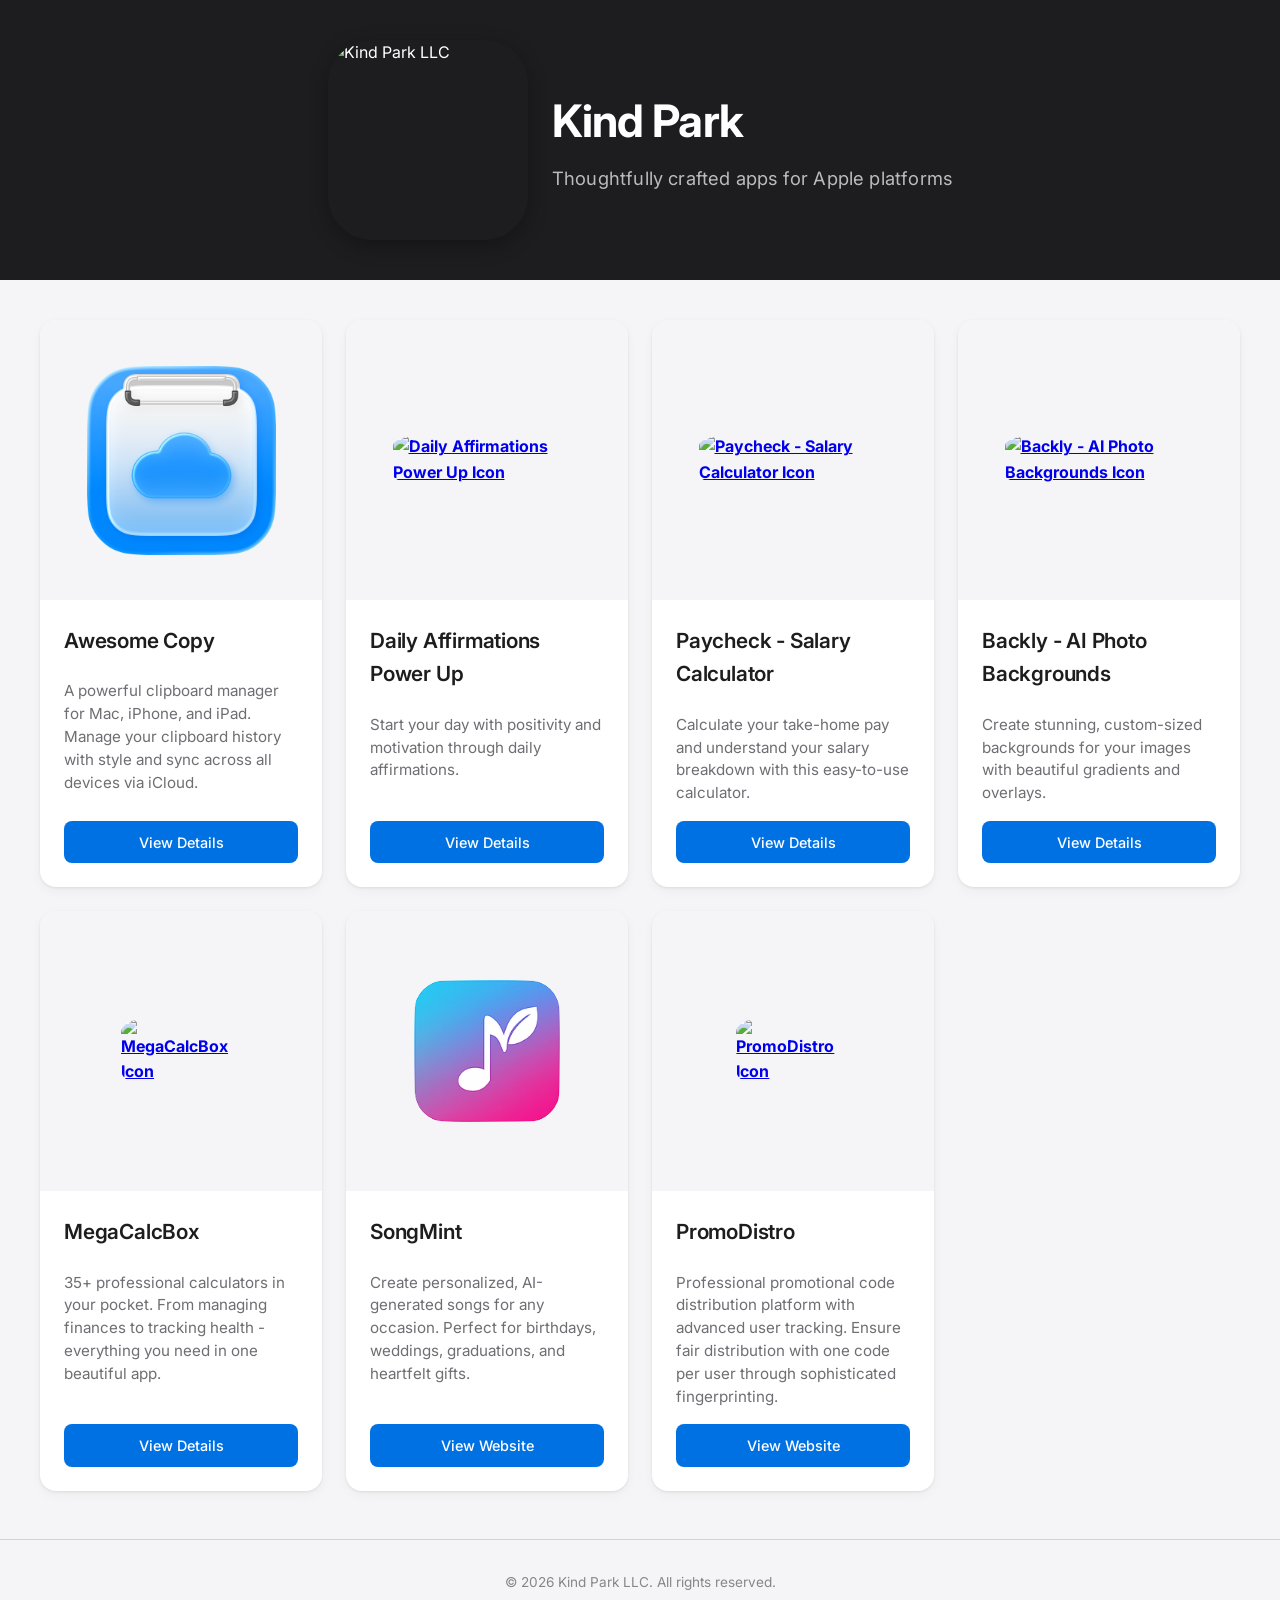
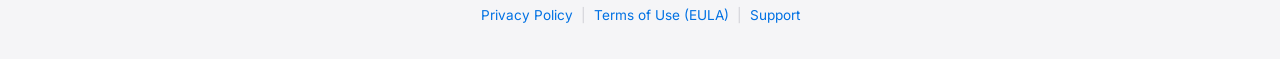
==== index.html @ f03766c5 "Use absolute URL for og:image to fix iMessage link previews Co-Authored-By: Claude Opus 4.6 <noreply" ====
<!DOCTYPE html>
<html lang="en">
<head>
    <meta charset="UTF-8">
    <meta name="viewport" content="width=device-width, initial-scale=1.0">
    <title>Kind Park LLC - App Studio</title>
    <link rel="icon" type="image/png" href="AwesomeCopyMobile/images/kindParkLLC.png">
    <meta property="og:title" content="Kind Park LLC">
    <meta property="og:description" content="Thoughtfully crafted apps for Apple platforms.">
    <meta property="og:image" content="https://kindpark.app/AwesomeCopyMobile/images/kindParkLLC.png">
    <meta property="og:type" content="website">
    <link rel="stylesheet" href="style.css">
    <link rel="preconnect" href="https://fonts.googleapis.com">
    <link rel="preconnect" href="https://fonts.gstatic.com" crossorigin>
    <link href="https://fonts.googleapis.com/css2?family=Inter:wght@300;400;500;600;700&display=swap" rel="stylesheet">
</head>
<body>
    <header>
        <div class="header-content">
            <img src="AwesomeCopyMobile/images/kindParkLLC.png" alt="Kind Park LLC" class="header-logo">
            <div class="header-text">
                <h1>Kind Park</h1>
                <p>Thoughtfully crafted apps for Apple platforms</p>
            </div>
        </div>
    </header>

    <main>
        <section class="app-grid">

            <div class="app-card">
                <div class="app-image-placeholder">
                     <a href="https://awesomecopy.app">
                         <img src="images/Awesome-Copy-icon.png" alt="Awesome Copy Icon" class="app-icon">
                     </a>
                </div>
                <div class="app-info">
                    <h3>Awesome Copy</h3>
                    <p>A powerful clipboard manager for Mac, iPhone, and iPad. Manage your clipboard history with style and sync across all devices via iCloud.</p>
                    <a href="https://awesomecopy.app" class="btn-view-app">View Details</a>
                </div>
            </div>

            <div class="app-card">
                <div class="app-image-placeholder">
                     <a href="https://dailyaffirmationspowerup.com">
                         <img src="images/Daily Affirmations Power Up.png" alt="Daily Affirmations Power Up Icon" class="app-icon">
                     </a>
                </div>
                <div class="app-info">
                    <h3>Daily Affirmations Power Up</h3>
                    <p>Start your day with positivity and motivation through daily affirmations.</p>
                    <a href="https://dailyaffirmationspowerup.com" class="btn-view-app">View Details</a>
                </div>
            </div>

            <div class="app-card">
                <div class="app-image-placeholder">
                     <a href="PaycheckSalaryCalculator/index.html">
                         <img src="images/paycheck-salary-icon.png" alt="Paycheck - Salary Calculator Icon" class="app-icon">
                     </a>
                </div>
                <div class="app-info">
                    <h3>Paycheck - Salary Calculator</h3>
                    <p>Calculate your take-home pay and understand your salary breakdown with this easy-to-use calculator.</p>
                    <a href="PaycheckSalaryCalculator/index.html" class="btn-view-app">View Details</a>
                </div>
            </div>

            <div class="app-card">
                <div class="app-image-placeholder">
                     <a href="Backly/Backly_site.html">
                         <img src="images/Image-Background-Designer-Icon.png" alt="Backly - AI Photo Backgrounds Icon" class="app-icon">
                     </a>
                </div>
                <div class="app-info">
                    <h3>Backly - AI Photo Backgrounds</h3>
                    <p>Create stunning, custom-sized backgrounds for your images with beautiful gradients and overlays.</p>
                    <a href="Backly/Backly_site.html" class="btn-view-app">View Details</a>
                </div>
            </div>

            <div class="app-card">
                <div class="app-image-placeholder">
                     <a href="MegaCalcBox/index.html">
                         <img src="images/MegaCalcBox-icon.png" alt="MegaCalcBox Icon" class="app-icon">
                     </a>
                </div>
                <div class="app-info">
                    <h3>MegaCalcBox</h3>
                    <p>35+ professional calculators in your pocket. From managing finances to tracking health - everything you need in one beautiful app.</p>
                    <a href="MegaCalcBox/index.html" class="btn-view-app">View Details</a>
                </div>
            </div>

            <div class="app-card">
                <div class="app-image-placeholder">
                     <a href="https://songmint.app" target="_blank">
                         <img src="images/SongMint-icon.png" alt="SongMint Icon" class="app-icon">
                     </a>
                </div>
                <div class="app-info">
                    <h3>SongMint</h3>
                    <p>Create personalized, AI-generated songs for any occasion. Perfect for birthdays, weddings, graduations, and heartfelt gifts.</p>
                    <a href="https://songmint.app" target="_blank" class="btn-view-app">View Website</a>
                </div>
            </div>

            <div class="app-card">
                <div class="app-image-placeholder">
                     <a href="https://promodistro.link" target="_blank">
                         <img src="images/PromoDistro-icon.png" alt="PromoDistro Icon" class="app-icon">
                     </a>
                </div>
                <div class="app-info">
                    <h3>PromoDistro</h3>
                    <p>Professional promotional code distribution platform with advanced user tracking. Ensure fair distribution with one code per user through sophisticated fingerprinting.</p>
                    <a href="https://promodistro.link" target="_blank" class="btn-view-app">View Website</a>
                </div>
            </div>

        </section>
    </main>

    <footer>
        <p>&copy; 2026 Kind Park LLC. All rights reserved.</p>
        <div class="footer-links">
            <a href="privacy.html">Privacy Policy</a>
            <span class="footer-divider">|</span>
            <a href="https://www.apple.com/legal/internet-services/itunes/dev/stdeula/" target="_blank" rel="noopener noreferrer">Terms of Use (EULA)</a>
            <span class="footer-divider">|</span>
            <a href="support.html">Support</a>
        </div>
    </footer>
</body>
</html>
---- style.css ----
/* General Styles */
body {
    font-family: 'Inter', -apple-system, BlinkMacSystemFont, 'Segoe UI', sans-serif;
    margin: 0;
    padding: 0;
    background-color: #f5f5f7 !important;
    color: #1d1d1f;
    line-height: 1.6;
    -webkit-font-smoothing: antialiased;
}

/* Header */
header {
    background-color: #1d1d1f;
    color: white;
    padding: 2.5rem 2rem;
}

.header-content {
    display: flex;
    align-items: center;
    justify-content: center;
    gap: 1.5rem;
    max-width: 1200px;
    margin: 0 auto;
}

.header-logo {
    width: 200px;
    height: 200px;
    border-radius: 22%;
    box-shadow: 0 6px 20px rgba(0, 0, 0, 0.3);
    flex-shrink: 0;
}

.header-text {
    text-align: left;
}

header h1 {
    margin: 0 0 0.4rem 0;
    font-weight: 700;
    font-size: 2.8rem;
    letter-spacing: -0.02em;
}

header p {
    margin: 0;
    font-weight: 400;
    font-size: 1.15rem;
    opacity: 0.7;
    letter-spacing: 0.01em;
}

/* Main Content */
main {
    max-width: 1200px;
    margin: 2.5rem auto;
    padding: 0 1.5rem;
}

/* App Grid Section */
.app-grid h2 {
    text-align: center;
    font-size: 2rem;
    color: #1d1d1f;
    margin-bottom: 2rem;
}

.app-grid {
    display: grid;
    grid-template-columns: repeat(auto-fit, minmax(280px, 1fr));
    gap: 1.5rem;
}

/* App Card Styling */
.app-card {
    background-color: #ffffff !important;
    border-radius: 16px;
    box-shadow: 0 1px 3px rgba(0, 0, 0, 0.08), 0 4px 12px rgba(0, 0, 0, 0.04);
    overflow: hidden;
    transition: transform 0.3s ease, box-shadow 0.3s ease;
    display: flex;
    flex-direction: column;
}

.app-card:hover {
    transform: translateY(-4px);
    box-shadow: 0 4px 12px rgba(0, 0, 0, 0.1), 0 8px 24px rgba(0, 0, 0, 0.06);
}

.app-image-placeholder {
    background-color: #f5f5f7;
    height: 250px;
    display: flex;
    align-items: center;
    justify-content: center;
    color: #86868b;
    font-weight: bold;
    overflow: hidden;
    position: relative;
    padding: 15px;
}

/* Style the actual image inside the placeholder */
.app-image-placeholder img.app-icon {
    display: block !important;
    width: auto !important;
    height: auto !important;
    max-width: 75% !important;
    max-height: 75% !important;
    margin: 0 auto !important;
    object-fit: contain !important;
    border-radius: 22% !important;
}

.app-info {
    padding: 1.5rem;
    flex-grow: 1;
    display: flex;
    flex-direction: column;
}

.app-info h3 {
    margin-top: 0;
    margin-bottom: 0.5rem;
    font-size: 1.3rem;
    font-weight: 600;
    color: #1d1d1f;
    letter-spacing: -0.01em;
}

.app-info p {
    margin-bottom: 1rem;
    flex-grow: 1;
    color: #6e6e73;
    font-size: 0.95rem;
    line-height: 1.5;
}

.btn-view-app {
    display: inline-block;
    background-color: #0071e3;
    color: white;
    padding: 0.6rem 1.4rem;
    border-radius: 8px;
    text-decoration: none;
    text-align: center;
    font-weight: 500;
    font-size: 0.9rem;
    transition: background-color 0.2s ease;
    margin-top: auto;
}

.btn-view-app:hover {
    background-color: #0077ed;
    text-decoration: none;
}

/* Footer */
footer {
    text-align: center;
    padding: 2rem 1rem;
    margin-top: 3rem;
    font-size: 0.85rem;
    color: #86868b;
    border-top: 1px solid #d2d2d7;
}

footer p {
    margin: 0 0 0.75rem 0;
}

.footer-links {
    display: flex;
    justify-content: center;
    align-items: center;
    gap: 0.5rem;
}

.footer-links a {
    color: #0071e3;
    text-decoration: none;
    font-size: 0.85rem;
}

.footer-links a:hover {
    text-decoration: underline;
}

.footer-divider {
    color: #d2d2d7;
}

/* Carousel Styles for AwesomeCopy Mobile */
.carousel-container {
    text-align: center;
    margin-bottom: 2rem;
}

.carousel-container h2 {
    color: #1d1d1f;
    margin-bottom: 1rem;
}

.carousel {
    position: relative;
    max-width: 300px;
    margin: 0 auto;
    background-color: #f5f5f7;
    border-radius: 20px;
    padding: 1rem;
    box-shadow: 0 4px 12px rgba(0, 0, 0, 0.08);
}

.carousel-image {
    width: 100%;
    height: auto;
    max-height: 600px;
    object-fit: contain;
    border-radius: 15px;
    display: none;
    box-shadow: 0 2px 8px rgba(0, 0, 0, 0.1);
}

.carousel-image.active {
    display: block;
}

/* Features container styling */
.features-container {
    max-width: 600px;
    margin: 2rem auto;
}

.features-container h2 {
    color: #1d1d1f;
    text-align: center;
    margin-bottom: 1rem;
}

.features-list {
    list-style: none;
    padding: 0;
}

.features-list li {
    background-color: #ffffff;
    margin-bottom: 0.5rem;
    padding: 1rem;
    border-radius: 8px;
    box-shadow: 0 2px 6px rgba(0, 0, 0, 0.05);
    border-left: 4px solid #0071e3;
}

/* Carousel features section layout */
#carousel-features {
    display: grid;
    grid-template-columns: 1fr 1fr;
    gap: 3rem;
    align-items: start;
    margin-bottom: 3rem;
}

/* App Store button styling */
.app-store-btn {
    display: inline-block;
    background-color: #000;
    color: white;
    padding: 1rem 2rem;
    border-radius: 8px;
    text-decoration: none;
    font-weight: bold;
    transition: background-color 0.3s ease;
}

.app-store-btn:hover {
    background-color: #333;
    text-decoration: none;
}

/* Back button styling */
.back-btn {
    color: #0071e3;
    text-decoration: none;
    font-weight: 500;
    margin-left: 1rem;
}

.back-btn:hover {
    text-decoration: underline;
}

/* Responsive Adjustments */
@media (max-width: 600px) {
    .header-content {
        flex-direction: column;
        text-align: center;
    }
    .header-text {
        text-align: center;
    }
    .header-logo {
        width: 110px;
        height: 110px;
    }
    header h1 {
        font-size: 2rem;
    }
    header p {
        font-size: 1rem;
    }
    .app-grid {
        grid-template-columns: 1fr;
    }

    /* Stack carousel and features on mobile */
    #carousel-features {
        grid-template-columns: 1fr;
        gap: 2rem;
    }

    .carousel {
        max-width: 250px;
    }
}
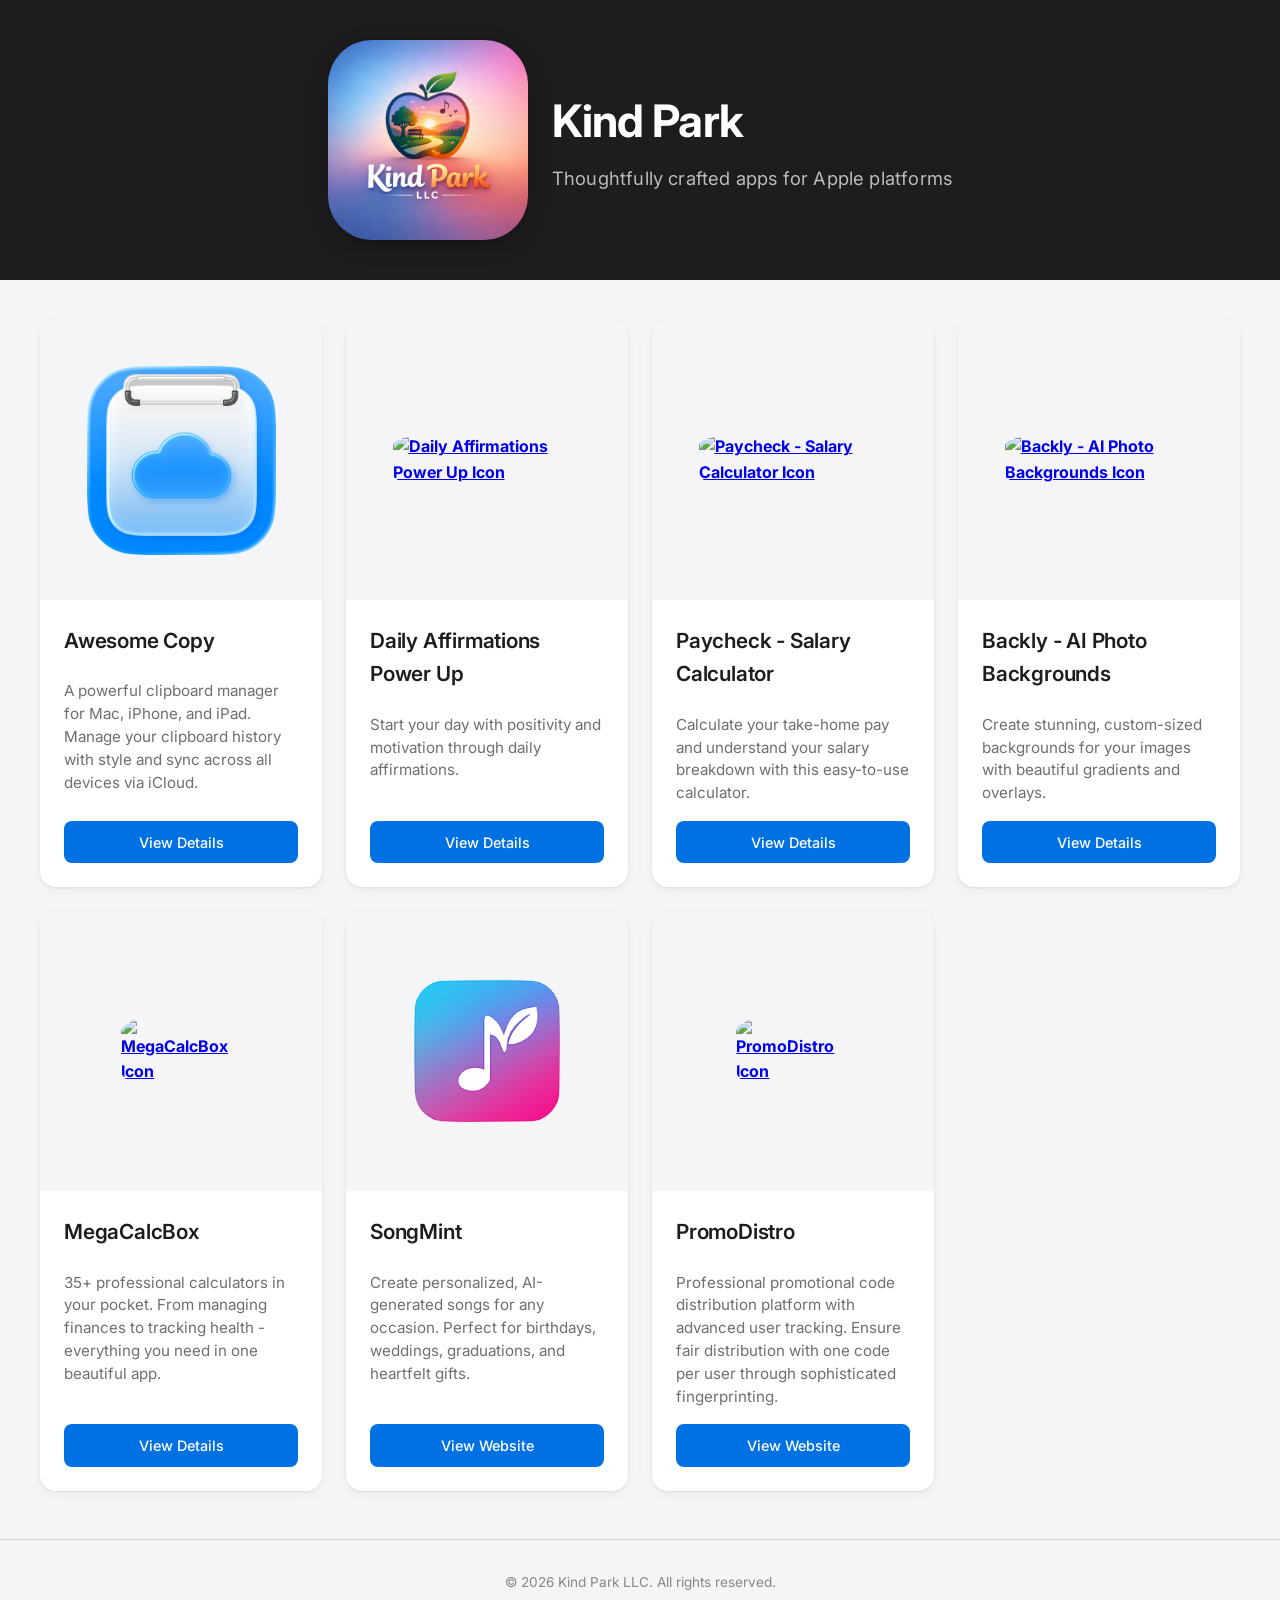
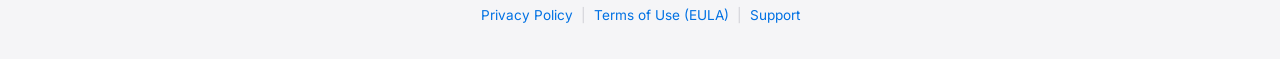
==== commit 589fffbd: "Move Kind Park LLC logo to top-level images folder and update all references Co-Authored-By: Claude " ====
--- a/index.html
+++ b/index.html
@@ -4,10 +4,10 @@
     <meta charset="UTF-8">
     <meta name="viewport" content="width=device-width, initial-scale=1.0">
     <title>Kind Park LLC - App Studio</title>
-    <link rel="icon" type="image/png" href="AwesomeCopyMobile/images/kindParkLLC.png">
+    <link rel="icon" type="image/png" href="images/kindParkLLC.png">
     <meta property="og:title" content="Kind Park LLC">
     <meta property="og:description" content="Thoughtfully crafted apps for Apple platforms.">
-    <meta property="og:image" content="https://kindpark.app/AwesomeCopyMobile/images/kindParkLLC.png">
+    <meta property="og:image" content="https://kindpark.app/images/kindParkLLC.png">
     <meta property="og:type" content="website">
     <link rel="stylesheet" href="style.css">
     <link rel="preconnect" href="https://fonts.googleapis.com">
@@ -17,7 +17,7 @@
 <body>
     <header>
         <div class="header-content">
-            <img src="AwesomeCopyMobile/images/kindParkLLC.png" alt="Kind Park LLC" class="header-logo">
+            <img src="images/kindParkLLC.png" alt="Kind Park LLC" class="header-logo">
             <div class="header-text">
                 <h1>Kind Park</h1>
                 <p>Thoughtfully crafted apps for Apple platforms</p>
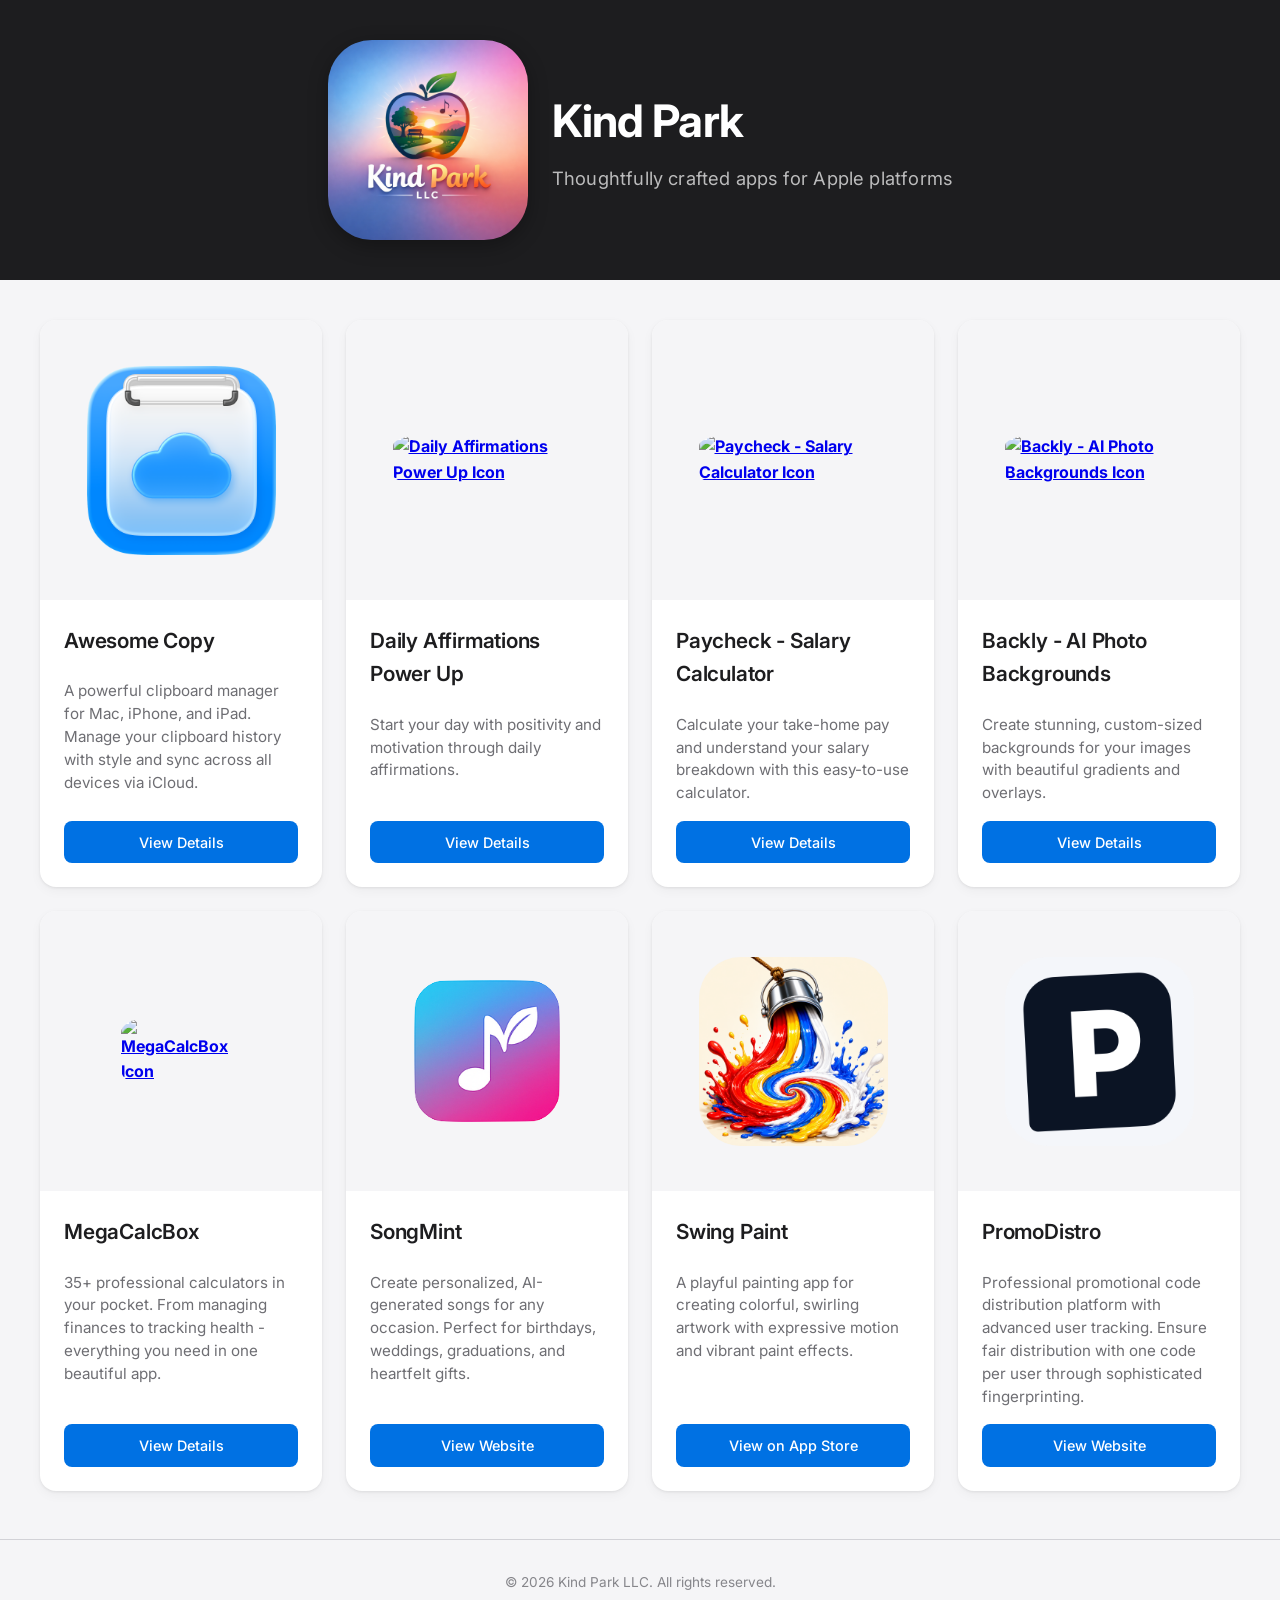
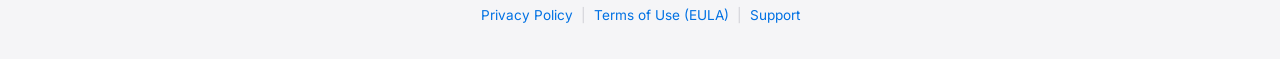
==== commit e9ec8dc7: "Add Swing Paint app tile" ====
--- a/index.html
+++ b/index.html
@@ -108,6 +108,19 @@
 
             <div class="app-card">
                 <div class="app-image-placeholder">
+                     <a href="https://apps.apple.com/us/app/swing-paint/id6788578266" target="_blank">
+                         <img src="images/SwingPaint-icon.png" alt="Swing Paint Icon" class="app-icon">
+                     </a>
+                </div>
+                <div class="app-info">
+                    <h3>Swing Paint</h3>
+                    <p>A playful painting app for creating colorful, swirling artwork with expressive motion and vibrant paint effects.</p>
+                    <a href="https://apps.apple.com/us/app/swing-paint/id6788578266" target="_blank" class="btn-view-app">View on App Store</a>
+                </div>
+            </div>
+
+            <div class="app-card">
+                <div class="app-image-placeholder">
                      <a href="https://promodistro.link" target="_blank">
                          <img src="images/PromoDistro-icon.png" alt="PromoDistro Icon" class="app-icon">
                      </a>
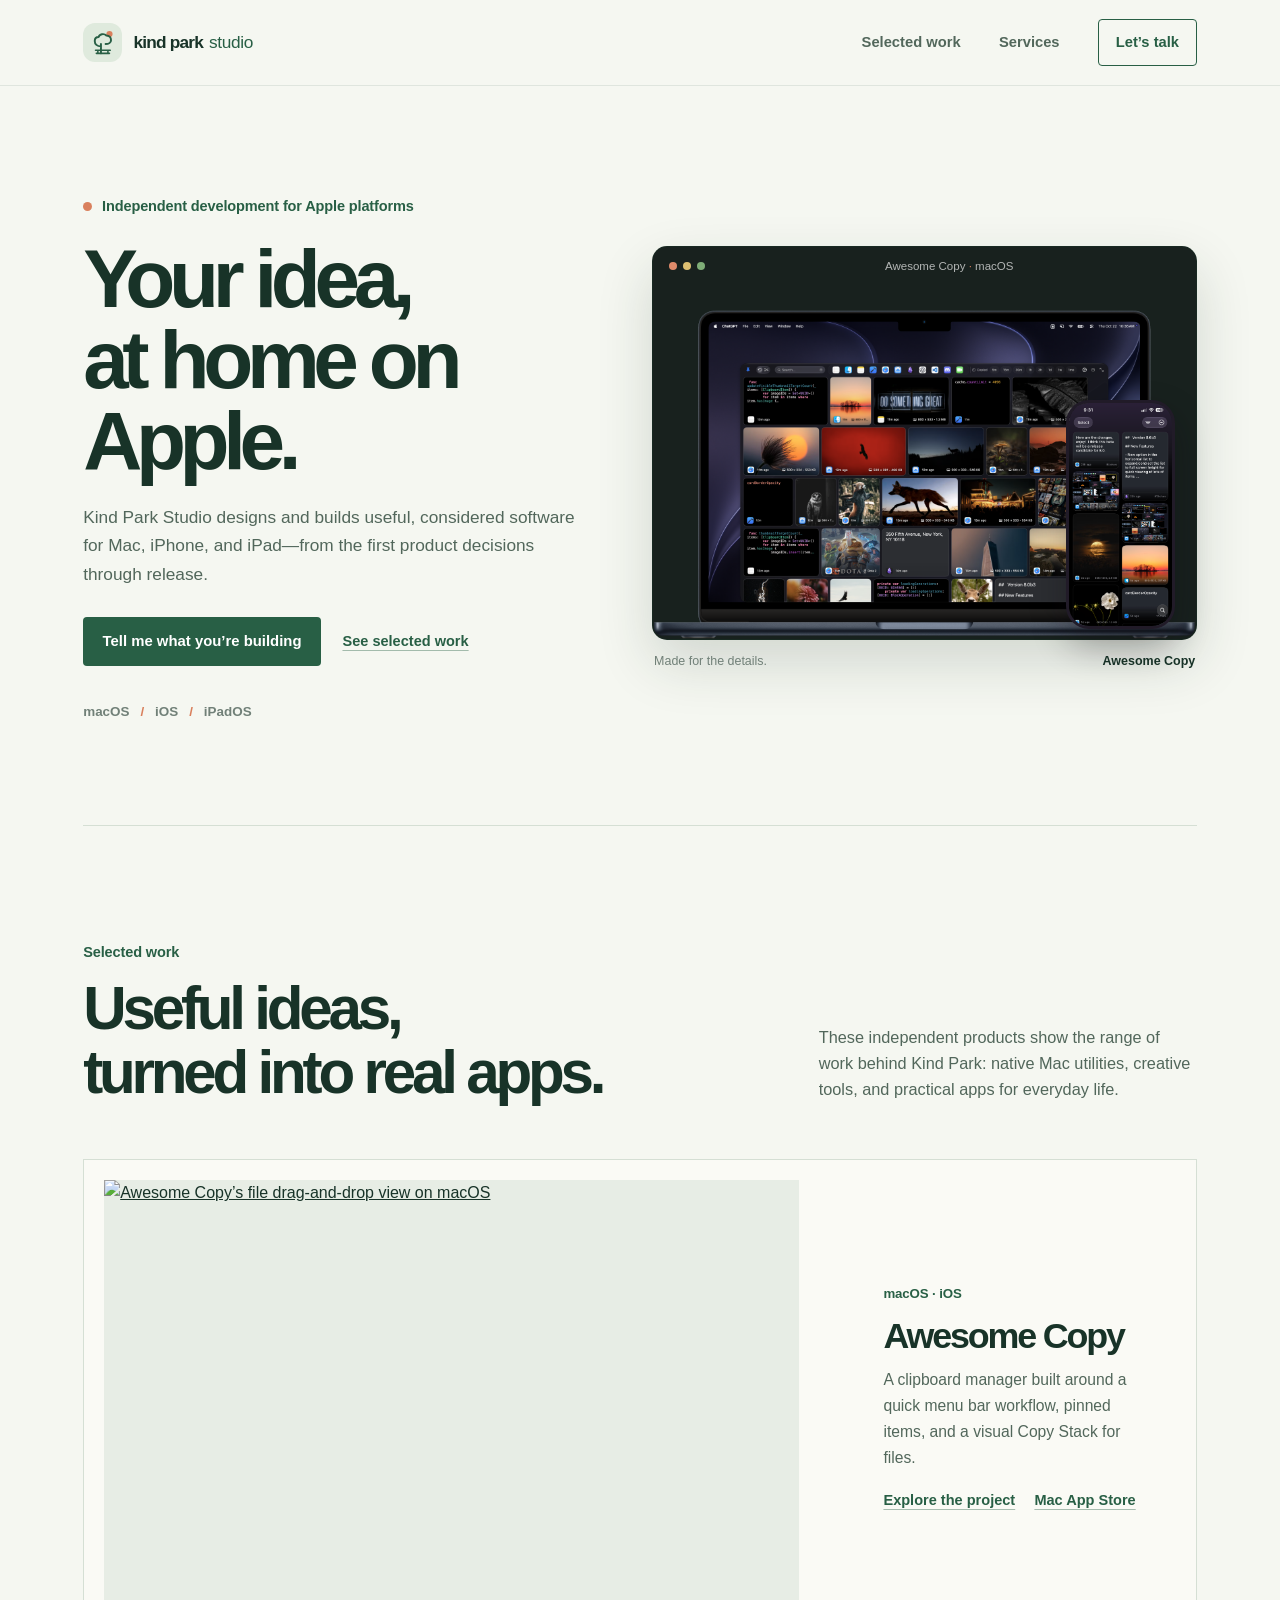
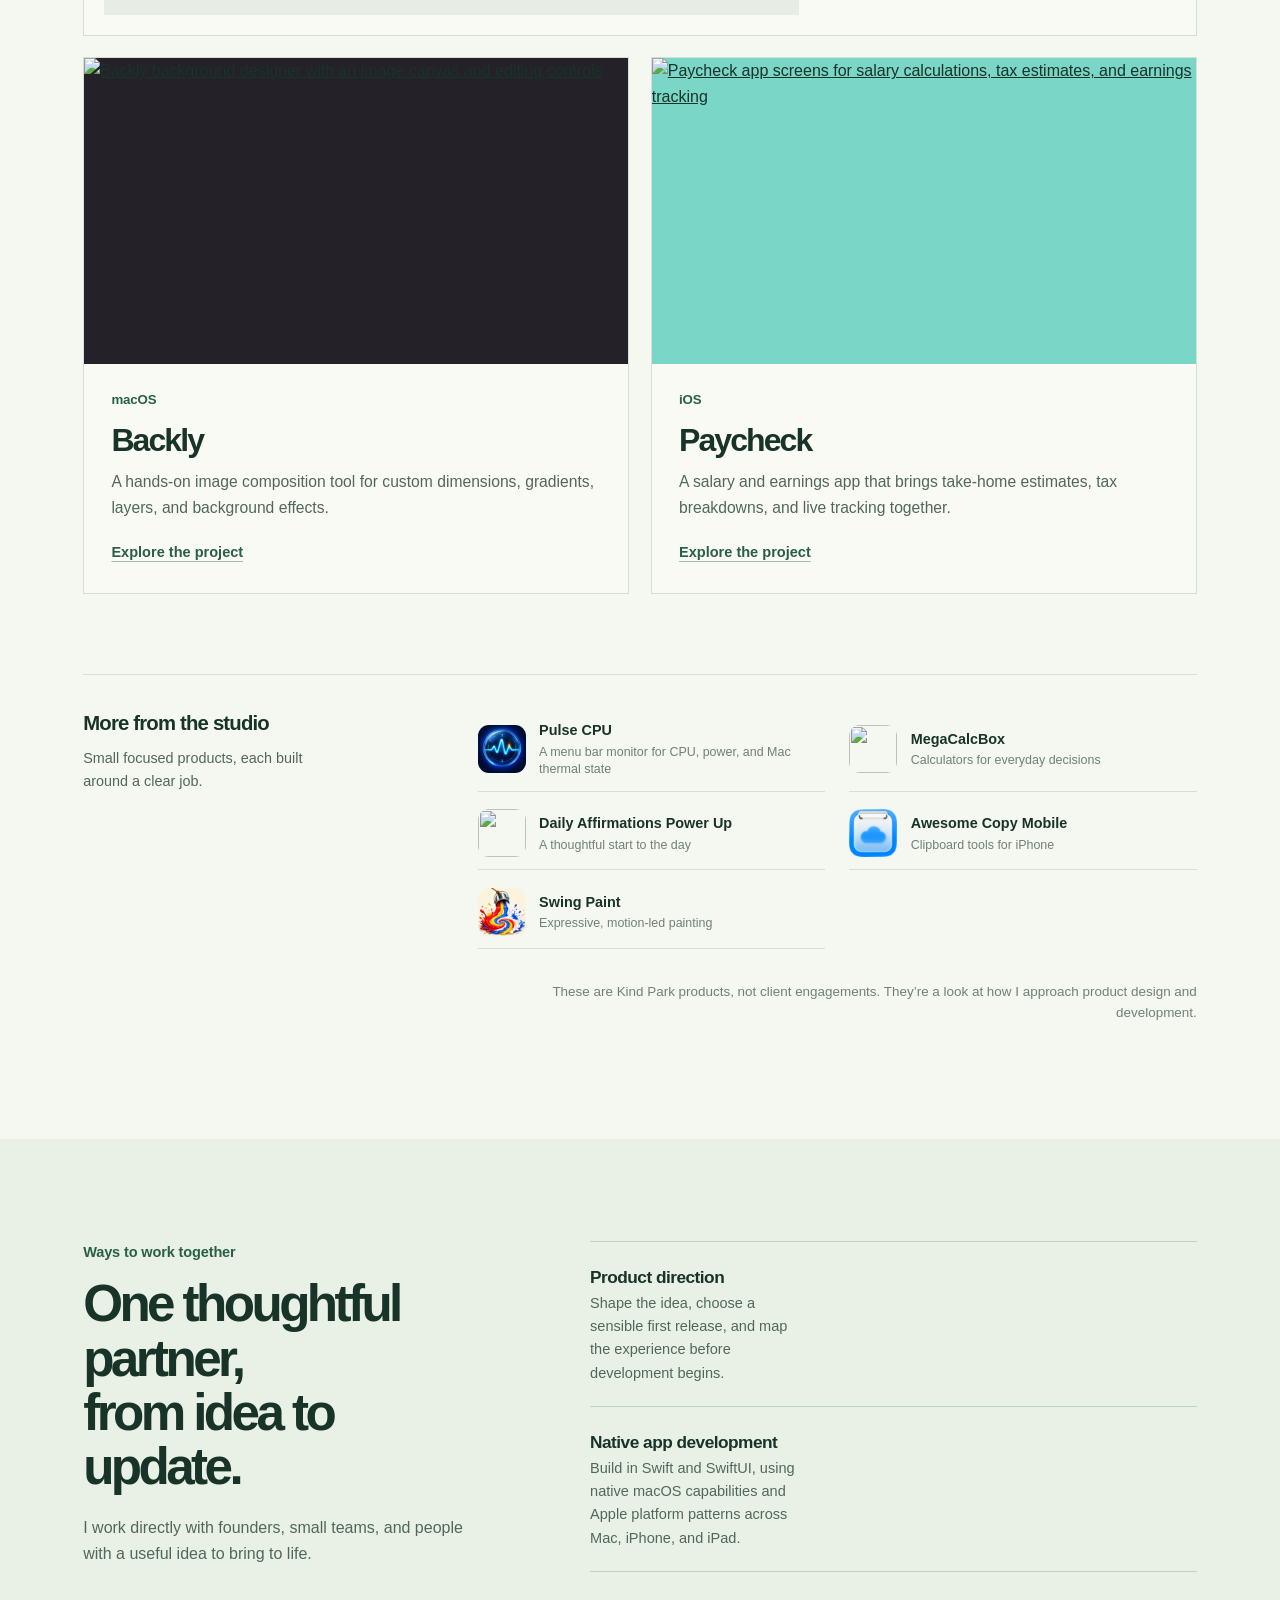
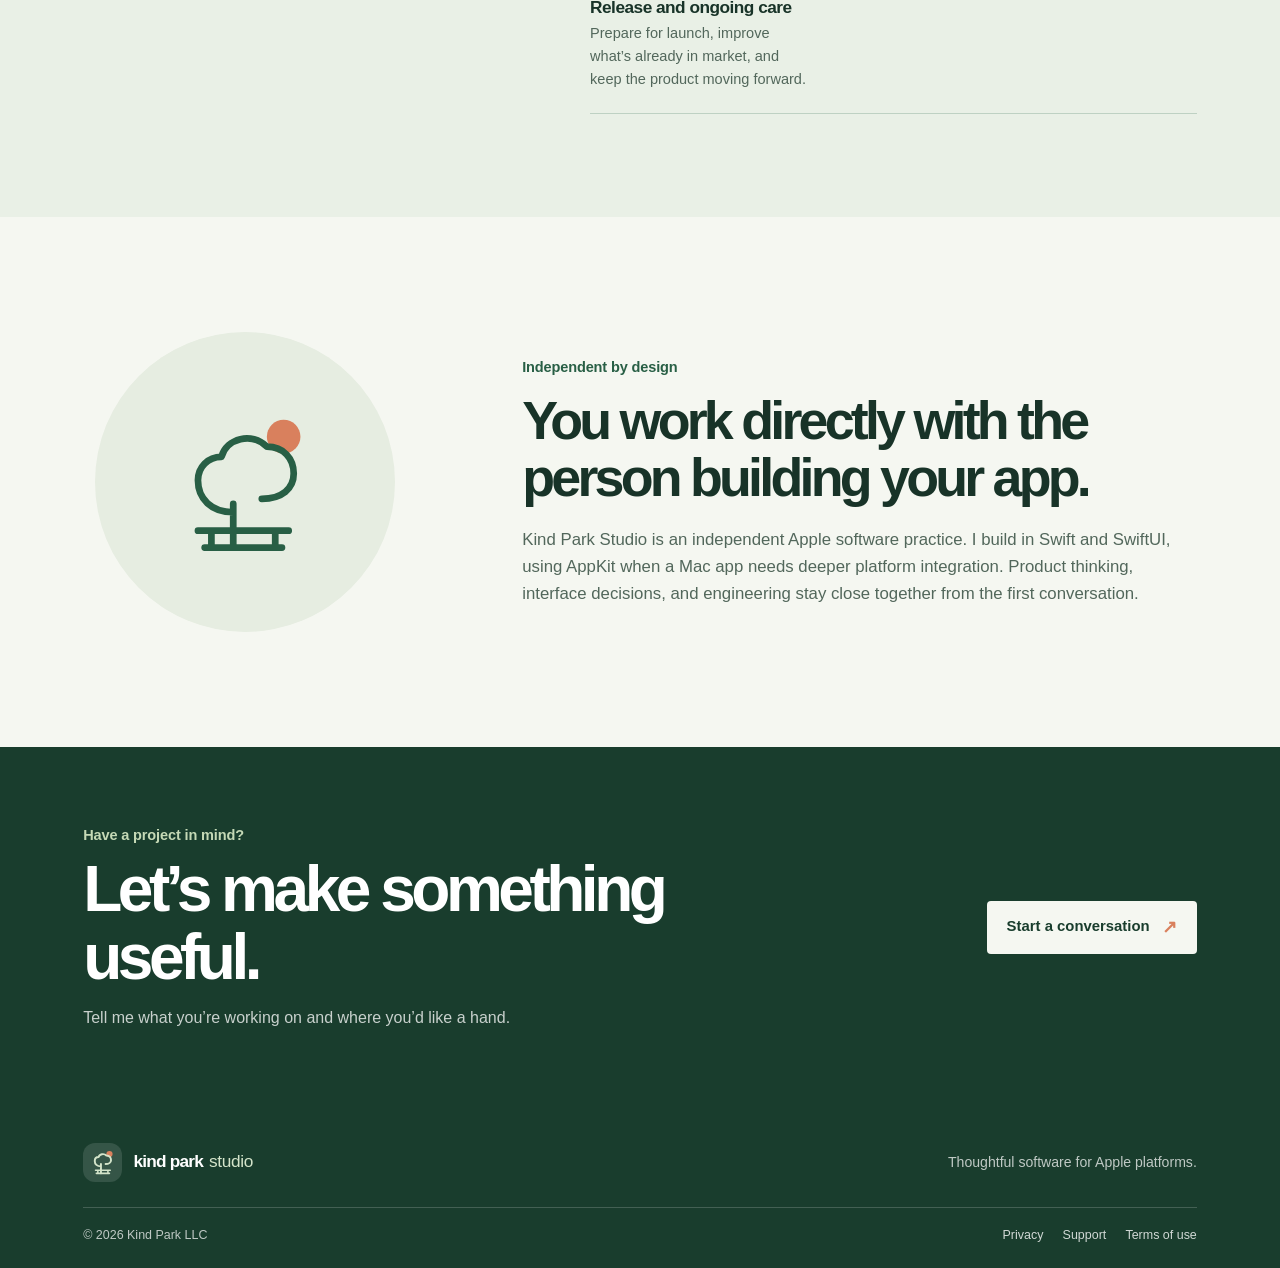
==== commit 714f9deb: "Refresh portfolio and add Pulse CPU page" ====
--- a/index.html
+++ b/index.html
@@ -1,148 +1,223 @@
-<!DOCTYPE html>
+<!doctype html>
 <html lang="en">
 <head>
-    <meta charset="UTF-8">
-    <meta name="viewport" content="width=device-width, initial-scale=1.0">
-    <title>Kind Park LLC - App Studio</title>
-    <link rel="icon" type="image/png" href="images/kindParkLLC.png">
-    <meta property="og:title" content="Kind Park LLC">
-    <meta property="og:description" content="Thoughtfully crafted apps for Apple platforms.">
+    <meta charset="utf-8">
+    <meta name="viewport" content="width=device-width, initial-scale=1">
+    <meta name="theme-color" content="#f5f7f1">
+    <title>Kind Park Studio — Apple platform software development</title>
+    <meta name="description" content="Kind Park Studio designs and builds thoughtful software for Mac, iPhone, and iPad. Independent Apple platform development, from early idea through release.">
+    <meta property="og:title" content="Kind Park Studio — Apple platform software development">
+    <meta property="og:description" content="Thoughtful software for Mac, iPhone, and iPad, built from first idea through release.">
     <meta property="og:image" content="https://kindpark.app/images/kindParkLLC.png">
     <meta property="og:type" content="website">
-    <link rel="stylesheet" href="style.css">
-    <link rel="preconnect" href="https://fonts.googleapis.com">
-    <link rel="preconnect" href="https://fonts.gstatic.com" crossorigin>
-    <link href="https://fonts.googleapis.com/css2?family=Inter:wght@300;400;500;600;700&display=swap" rel="stylesheet">
+    <link rel="icon" type="image/png" href="images/kindParkLLC.png">
+    <link rel="stylesheet" href="studio.css">
 </head>
 <body>
-    <header>
-        <div class="header-content">
-            <img src="images/kindParkLLC.png" alt="Kind Park LLC" class="header-logo">
-            <div class="header-text">
-                <h1>Kind Park</h1>
-                <p>Thoughtfully crafted apps for Apple platforms</p>
-            </div>
+    <a class="skip-link" href="#main">Skip to content</a>
+
+    <header class="site-header">
+        <a class="brand" href="#top" aria-label="Kind Park Studio, home">
+            <span class="brand-mark" aria-hidden="true">
+                <svg viewBox="0 0 40 40" fill="none">
+                    <circle cx="29" cy="9" r="4" fill="currentColor" class="brand-sun" />
+                    <path d="M18 22v12M18 25c-5 0-8-3-8-7 0-3 2-5 5-5 1-4 7-5 10-2 4 0 6 3 6 6s-3 5-7 5" stroke="currentColor" stroke-width="2.5" stroke-linecap="round" stroke-linejoin="round" />
+                    <path d="M11 30h19M14 30v4m13-4v4M12 34h17" stroke="currentColor" stroke-width="2" stroke-linecap="round" />
+                </svg>
+            </span>
+            <span class="brand-name">kind park <span>studio</span></span>
+        </a>
+
+        <nav class="desktop-nav" aria-label="Main navigation">
+            <a href="#work">Selected work</a>
+            <a href="#services">Services</a>
+            <a class="nav-contact" href="#contact">Let’s talk</a>
+        </nav>
+
+        <details class="mobile-nav">
+            <summary>Menu</summary>
+            <nav aria-label="Mobile navigation">
+                <a href="#work">Selected work</a>
+                <a href="#services">Services</a>
+                <a href="#contact">Let’s talk</a>
+            </nav>
+        </details>
+    </header>
+
+    <main id="main">
+        <section class="hero" id="top" aria-labelledby="hero-title">
+            <div class="hero-copy">
+                <p class="intro-line"><span class="intro-dot" aria-hidden="true"></span> Independent development for Apple platforms</p>
+                <h1 id="hero-title">Your idea,<br>at home on Apple.</h1>
+                <p class="hero-description">Kind Park Studio designs and builds useful, considered software for Mac, iPhone, and iPad—from the first product decisions through release.</p>
+                <div class="hero-actions">
+                    <a class="button button-primary" href="#contact">Tell me what you’re building</a>
+                    <a class="text-link" href="#work">See selected work</a>
+                </div>
+                <p class="platform-note">macOS <span>/</span> iOS <span>/</span> iPadOS</p>
+            </div>
+
+            <figure class="hero-work">
+                <div class="hero-window">
+                    <div class="window-bar" aria-hidden="true">
+                        <span></span><span></span><span></span>
+                        <p>Awesome Copy <span>·</span> macOS</p>
+                    </div>
+                    <img src="images/awesome-copy-laptop.png" alt="Awesome Copy running on a MacBook, showing its clipboard history grid" width="3220" height="2100" fetchpriority="high">
+                </div>
+                <img class="hero-phone" src="images/awesome-copy-iphone.png" alt="Awesome Copy on iPhone, with clipboard cards for text, images, and files" width="1290" height="2796" fetchpriority="high">
+                <figcaption><span>Made for the details.</span><span>Awesome Copy</span></figcaption>
+            </figure>
+        </section>
+
+        <section class="work-section page-section" id="work" aria-labelledby="work-title">
+            <div class="section-heading">
+                <div>
+                    <p class="section-kicker">Selected work</p>
+                    <h2 id="work-title">Useful ideas,<br>turned into real apps.</h2>
+                </div>
+                <p class="section-intro">These independent products show the range of work behind Kind Park: native Mac utilities, creative tools, and practical apps for everyday life.</p>
+            </div>
+
+            <article class="project project-featured">
+                <a class="project-image project-image-copy" href="AwesomeCopy/index.html" aria-label="Explore Awesome Copy">
+                    <img src="AwesomeCopy/images/drag%20with%20text.png" alt="Awesome Copy’s file drag-and-drop view on macOS" width="2560" height="1600" loading="lazy">
+                </a>
+                <div class="project-copy">
+                    <p class="project-platform">macOS · iOS</p>
+                    <h3>Awesome Copy</h3>
+                    <p>A clipboard manager built around a quick menu bar workflow, pinned items, and a visual Copy Stack for files.</p>
+                    <div class="project-links">
+                        <a class="text-link" href="AwesomeCopy/index.html">Explore the project</a>
+                        <a class="text-link" href="https://apps.apple.com/us/app/awesome-copy-clipboard-tool/id6745275375?mt=12" target="_blank" rel="noopener noreferrer">Mac App Store</a>
+                    </div>
+                </div>
+            </article>
+
+            <div class="project-grid">
+                <article class="project project-card project-backly">
+                    <a class="project-image" href="Backly/Backly_site.html" aria-label="Explore Backly">
+                        <img src="Backly/images/screenShots/ai.png" alt="Backly background designer with an image canvas and editing controls" width="2560" height="1600" loading="lazy">
+                    </a>
+                    <div class="project-copy">
+                        <p class="project-platform">macOS</p>
+                        <h3>Backly</h3>
+                        <p>A hands-on image composition tool for custom dimensions, gradients, layers, and background effects.</p>
+                        <a class="text-link" href="Backly/Backly_site.html">Explore the project</a>
+                    </div>
+                </article>
+
+                <article class="project project-card project-paycheck">
+                    <a class="project-image" href="PaycheckSalaryCalculator/index.html" aria-label="Explore Paycheck">
+                        <img src="PaycheckSalaryCalculator/images/panoramic.png" alt="Paycheck app screens for salary calculations, tax estimates, and earnings tracking" width="2178" height="926" loading="lazy">
+                    </a>
+                    <div class="project-copy">
+                        <p class="project-platform">iOS</p>
+                        <h3>Paycheck</h3>
+                        <p>A salary and earnings app that brings take-home estimates, tax breakdowns, and live tracking together.</p>
+                        <a class="text-link" href="PaycheckSalaryCalculator/index.html">Explore the project</a>
+                    </div>
+                </article>
+            </div>
+
+            <div class="more-work">
+                <div class="more-work-heading">
+                    <h3>More from the studio</h3>
+                    <p>Small focused products, each built around a clear job.</p>
+                </div>
+                <div class="app-links">
+                    <a class="app-link" href="Pulse%20CPU/index.html">
+                        <img src="Pulse%20CPU/images/app-icon.png" alt="" width="56" height="56" loading="lazy">
+                        <span><strong>Pulse CPU</strong><small>A menu bar monitor for CPU, power, and Mac thermal state</small></span>
+                    </a>
+                    <a class="app-link" href="MegaCalcBox/index.html">
+                        <img src="MegaCalcBox/images/icon.png" alt="" width="56" height="56" loading="lazy">
+                        <span><strong>MegaCalcBox</strong><small>Calculators for everyday decisions</small></span>
+                    </a>
+                    <a class="app-link" href="DailyAffirmationsPowerUpSite/index.html">
+                        <img src="images/Daily Affirmations Power Up.png" alt="" width="56" height="56" loading="lazy">
+                        <span><strong>Daily Affirmations Power Up</strong><small>A thoughtful start to the day</small></span>
+                    </a>
+                    <a class="app-link" href="AwesomeCopyMobile/index.html">
+                        <img src="AwesomeCopyMobile/images/Awesome-Copy-icon.png" alt="" width="56" height="56" loading="lazy">
+                        <span><strong>Awesome Copy Mobile</strong><small>Clipboard tools for iPhone</small></span>
+                    </a>
+                    <a class="app-link" href="https://apps.apple.com/us/app/swing-paint/id6788578266" target="_blank" rel="noopener noreferrer">
+                        <img src="images/SwingPaint-icon.png" alt="" width="56" height="56" loading="lazy">
+                        <span><strong>Swing Paint</strong><small>Expressive, motion-led painting</small></span>
+                    </a>
+                </div>
+            </div>
+            <p class="work-note">These are Kind Park products, not client engagements. They’re a look at how I approach product design and development.</p>
+        </section>
+
+        <section class="services-section page-section" id="services" aria-labelledby="services-title">
+            <div class="services-heading">
+                <p class="section-kicker">Ways to work together</p>
+                <h2 id="services-title">One thoughtful partner,<br>from idea to update.</h2>
+                <p>I work directly with founders, small teams, and people with a useful idea to bring to life.</p>
+            </div>
+            <div class="service-list">
+                <article class="service-item">
+                    <span class="service-mark" aria-hidden="true">A</span>
+                    <div><h3>Product direction</h3><p>Shape the idea, choose a sensible first release, and map the experience before development begins.</p></div>
+                </article>
+                <article class="service-item">
+                    <span class="service-mark" aria-hidden="true">B</span>
+                    <div><h3>Native app development</h3><p>Build in Swift and SwiftUI, using native macOS capabilities and Apple platform patterns across Mac, iPhone, and iPad.</p></div>
+                </article>
+                <article class="service-item">
+                    <span class="service-mark" aria-hidden="true">C</span>
+                    <div><h3>Release and ongoing care</h3><p>Prepare for launch, improve what’s already in market, and keep the product moving forward.</p></div>
+                </article>
+            </div>
+        </section>
+
+        <section class="about-section page-section" aria-labelledby="about-title">
+            <div class="about-mark" aria-hidden="true">
+                <svg viewBox="0 0 100 100" fill="none">
+                    <circle cx="73" cy="23" r="10" />
+                    <path d="M43 63V88M43 68c-13 0-21-8-21-19 0-8 6-14 14-14 3-11 18-15 27-6 10 0 16 7 16 16s-7 15-19 15M22 79h54M30 79v10m38-10v10M26 89h46" />
+                </svg>
+            </div>
+            <div class="about-copy">
+                <p class="section-kicker">Independent by design</p>
+                <h2 id="about-title">You work directly with the person building your app.</h2>
+                <p>Kind Park Studio is an independent Apple software practice. I build in Swift and SwiftUI, using AppKit when a Mac app needs deeper platform integration. Product thinking, interface decisions, and engineering stay close together from the first conversation.</p>
+            </div>
+        </section>
+
+        <section class="contact-section" id="contact" aria-labelledby="contact-title">
+            <div>
+                <p class="section-kicker">Have a project in mind?</p>
+                <h2 id="contact-title">Let’s make something useful.</h2>
+                <p>Tell me what you’re working on and where you’d like a hand.</p>
+            </div>
+            <a class="button button-light" href="mailto:appspire@icloud.com?subject=Kind%20Park%20Studio%20project">Start a conversation <span aria-hidden="true">↗</span></a>
+        </section>
+    </main>
+
+    <footer class="site-footer">
+        <div class="footer-top">
+            <a class="brand footer-brand" href="#top" aria-label="Kind Park Studio, back to top">
+                <span class="brand-mark" aria-hidden="true">
+                    <svg viewBox="0 0 40 40" fill="none">
+                        <circle cx="29" cy="9" r="4" fill="currentColor" class="brand-sun" />
+                        <path d="M18 22v12M18 25c-5 0-8-3-8-7 0-3 2-5 5-5 1-4 7-5 10-2 4 0 6 3 6 6s-3 5-7 5" stroke="currentColor" stroke-width="2.5" stroke-linecap="round" stroke-linejoin="round" />
+                        <path d="M11 30h19M14 30v4m13-4v4M12 34h17" stroke="currentColor" stroke-width="2" stroke-linecap="round" />
+                    </svg>
+                </span>
+                <span class="brand-name">kind park <span>studio</span></span>
+            </a>
+            <p>Thoughtful software for Apple platforms.</p>
         </div>
-    </header>
-
-    <main>
-        <section class="app-grid">
-
-            <div class="app-card">
-                <div class="app-image-placeholder">
-                     <a href="https://awesomecopy.app">
-                         <img src="images/Awesome-Copy-icon.png" alt="Awesome Copy Icon" class="app-icon">
-                     </a>
-                </div>
-                <div class="app-info">
-                    <h3>Awesome Copy</h3>
-                    <p>A powerful clipboard manager for Mac, iPhone, and iPad. Manage your clipboard history with style and sync across all devices via iCloud.</p>
-                    <a href="https://awesomecopy.app" class="btn-view-app">View Details</a>
-                </div>
-            </div>
-
-            <div class="app-card">
-                <div class="app-image-placeholder">
-                     <a href="https://dailyaffirmationspowerup.com">
-                         <img src="images/Daily Affirmations Power Up.png" alt="Daily Affirmations Power Up Icon" class="app-icon">
-                     </a>
-                </div>
-                <div class="app-info">
-                    <h3>Daily Affirmations Power Up</h3>
-                    <p>Start your day with positivity and motivation through daily affirmations.</p>
-                    <a href="https://dailyaffirmationspowerup.com" class="btn-view-app">View Details</a>
-                </div>
-            </div>
-
-            <div class="app-card">
-                <div class="app-image-placeholder">
-                     <a href="PaycheckSalaryCalculator/index.html">
-                         <img src="images/paycheck-salary-icon.png" alt="Paycheck - Salary Calculator Icon" class="app-icon">
-                     </a>
-                </div>
-                <div class="app-info">
-                    <h3>Paycheck - Salary Calculator</h3>
-                    <p>Calculate your take-home pay and understand your salary breakdown with this easy-to-use calculator.</p>
-                    <a href="PaycheckSalaryCalculator/index.html" class="btn-view-app">View Details</a>
-                </div>
-            </div>
-
-            <div class="app-card">
-                <div class="app-image-placeholder">
-                     <a href="Backly/Backly_site.html">
-                         <img src="images/Image-Background-Designer-Icon.png" alt="Backly - AI Photo Backgrounds Icon" class="app-icon">
-                     </a>
-                </div>
-                <div class="app-info">
-                    <h3>Backly - AI Photo Backgrounds</h3>
-                    <p>Create stunning, custom-sized backgrounds for your images with beautiful gradients and overlays.</p>
-                    <a href="Backly/Backly_site.html" class="btn-view-app">View Details</a>
-                </div>
-            </div>
-
-            <div class="app-card">
-                <div class="app-image-placeholder">
-                     <a href="MegaCalcBox/index.html">
-                         <img src="images/MegaCalcBox-icon.png" alt="MegaCalcBox Icon" class="app-icon">
-                     </a>
-                </div>
-                <div class="app-info">
-                    <h3>MegaCalcBox</h3>
-                    <p>35+ professional calculators in your pocket. From managing finances to tracking health - everything you need in one beautiful app.</p>
-                    <a href="MegaCalcBox/index.html" class="btn-view-app">View Details</a>
-                </div>
-            </div>
-
-            <div class="app-card">
-                <div class="app-image-placeholder">
-                     <a href="https://songmint.app" target="_blank">
-                         <img src="images/SongMint-icon.png" alt="SongMint Icon" class="app-icon">
-                     </a>
-                </div>
-                <div class="app-info">
-                    <h3>SongMint</h3>
-                    <p>Create personalized, AI-generated songs for any occasion. Perfect for birthdays, weddings, graduations, and heartfelt gifts.</p>
-                    <a href="https://songmint.app" target="_blank" class="btn-view-app">View Website</a>
-                </div>
-            </div>
-
-            <div class="app-card">
-                <div class="app-image-placeholder">
-                     <a href="https://apps.apple.com/us/app/swing-paint/id6788578266" target="_blank">
-                         <img src="images/SwingPaint-icon.png" alt="Swing Paint Icon" class="app-icon">
-                     </a>
-                </div>
-                <div class="app-info">
-                    <h3>Swing Paint</h3>
-                    <p>A playful painting app for creating colorful, swirling artwork with expressive motion and vibrant paint effects.</p>
-                    <a href="https://apps.apple.com/us/app/swing-paint/id6788578266" target="_blank" class="btn-view-app">View on App Store</a>
-                </div>
-            </div>
-
-            <div class="app-card">
-                <div class="app-image-placeholder">
-                     <a href="https://promodistro.link" target="_blank">
-                         <img src="images/PromoDistro-icon.png" alt="PromoDistro Icon" class="app-icon">
-                     </a>
-                </div>
-                <div class="app-info">
-                    <h3>PromoDistro</h3>
-                    <p>Professional promotional code distribution platform with advanced user tracking. Ensure fair distribution with one code per user through sophisticated fingerprinting.</p>
-                    <a href="https://promodistro.link" target="_blank" class="btn-view-app">View Website</a>
-                </div>
-            </div>
-
-        </section>
-    </main>
-
-    <footer>
-        <p>&copy; 2026 Kind Park LLC. All rights reserved.</p>
-        <div class="footer-links">
-            <a href="privacy.html">Privacy Policy</a>
-            <span class="footer-divider">|</span>
-            <a href="https://www.apple.com/legal/internet-services/itunes/dev/stdeula/" target="_blank" rel="noopener noreferrer">Terms of Use (EULA)</a>
-            <span class="footer-divider">|</span>
-            <a href="support.html">Support</a>
+        <div class="footer-bottom">
+            <p>© 2026 Kind Park LLC</p>
+            <div class="footer-links">
+                <a href="privacy.html">Privacy</a>
+                <a href="support.html">Support</a>
+                <a href="https://www.apple.com/legal/internet-services/itunes/dev/stdeula/" target="_blank" rel="noopener noreferrer">Terms of use</a>
+            </div>
         </div>
     </footer>
 </body>
--- a/studio.css
+++ b/studio.css
@@ -0,0 +1,1119 @@
+:root {
+    color-scheme: light;
+    --paper: #f5f7f1;
+    --white: #fffefa;
+    --ink: #183328;
+    --muted: #52675b;
+    --soft-muted: #718078;
+    --forest: #285f45;
+    --forest-deep: #193d2d;
+    --leaf: #dfeadd;
+    --line: #d5dfd4;
+    --warm: #d9805d;
+    --max-width: 1240px;
+}
+
+* {
+    box-sizing: border-box;
+}
+
+html {
+    scroll-behavior: smooth;
+    scroll-padding-top: 90px;
+}
+
+body {
+    margin: 0;
+    background: var(--paper);
+    color: var(--ink);
+    font-family: -apple-system, BlinkMacSystemFont, "Segoe UI", sans-serif;
+    font-size: 16px;
+    line-height: 1.6;
+    -webkit-font-smoothing: antialiased;
+}
+
+img,
+svg {
+    display: block;
+}
+
+img {
+    max-width: 100%;
+}
+
+a {
+    color: inherit;
+}
+
+a:focus-visible,
+summary:focus-visible {
+    outline: 3px solid var(--warm);
+    outline-offset: 4px;
+}
+
+.skip-link {
+    position: absolute;
+    top: 10px;
+    left: 10px;
+    z-index: 10;
+    padding: 0.65rem 0.9rem;
+    transform: translateY(-150%);
+    border-radius: 4px;
+    background: var(--forest-deep);
+    color: white;
+}
+
+.skip-link:focus {
+    transform: translateY(0);
+}
+
+.site-header {
+    width: min(100%, 1440px);
+    min-height: 86px;
+    margin: 0 auto;
+    padding: 0 6.5%;
+    display: flex;
+    align-items: center;
+    justify-content: space-between;
+    gap: 2rem;
+    border-bottom: 1px solid rgba(34, 75, 53, 0.1);
+}
+
+.brand {
+    display: inline-flex;
+    align-items: center;
+    gap: 0.7rem;
+    color: var(--ink);
+    text-decoration: none;
+}
+
+.brand-mark {
+    width: 39px;
+    height: 39px;
+    display: grid;
+    place-items: center;
+    border-radius: 12px;
+    background: var(--leaf);
+    color: var(--forest);
+}
+
+.brand-mark svg {
+    width: 31px;
+    height: 31px;
+}
+
+.brand-sun {
+    fill: var(--warm);
+}
+
+.brand-name {
+    font-size: 1.08rem;
+    font-weight: 720;
+    letter-spacing: -0.045em;
+}
+
+.brand-name span {
+    margin-left: 0.12rem;
+    color: var(--forest);
+    font-weight: 500;
+    letter-spacing: -0.02em;
+}
+
+.desktop-nav {
+    display: flex;
+    align-items: center;
+    gap: clamp(1.4rem, 3vw, 2.75rem);
+}
+
+.desktop-nav a,
+.mobile-nav a {
+    color: var(--muted);
+    font-size: 0.92rem;
+    font-weight: 550;
+    text-decoration: none;
+}
+
+.desktop-nav a:hover,
+.mobile-nav a:hover {
+    color: var(--forest);
+}
+
+.desktop-nav .nav-contact {
+    padding: 0.66rem 1.05rem;
+    border: 1px solid var(--forest);
+    border-radius: 4px;
+    color: var(--forest);
+}
+
+.desktop-nav .nav-contact:hover {
+    background: var(--forest);
+    color: white;
+}
+
+.mobile-nav {
+    display: none;
+    position: relative;
+}
+
+.mobile-nav summary {
+    cursor: pointer;
+    color: var(--forest);
+    font-size: 0.9rem;
+    font-weight: 600;
+    list-style: none;
+}
+
+.mobile-nav summary::-webkit-details-marker {
+    display: none;
+}
+
+.mobile-nav summary::after {
+    content: "+";
+    margin-left: 0.45rem;
+    color: var(--warm);
+}
+
+.mobile-nav[open] summary::after {
+    content: "−";
+}
+
+.mobile-nav nav {
+    position: absolute;
+    top: calc(100% + 1rem);
+    right: 0;
+    z-index: 5;
+    width: 210px;
+    padding: 0.45rem 1rem;
+    border: 1px solid var(--line);
+    background: var(--white);
+    box-shadow: 0 12px 30px rgba(24, 51, 40, 0.12);
+}
+
+.mobile-nav nav a {
+    display: block;
+    padding: 0.75rem 0;
+    border-bottom: 1px solid var(--line);
+}
+
+.mobile-nav nav a:last-child {
+    border: 0;
+}
+
+.hero {
+    width: min(100%, 1440px);
+    min-height: 630px;
+    margin: 0 auto;
+    padding: clamp(4.5rem, 8.5vw, 8.2rem) 6.5% clamp(5rem, 8vw, 7.5rem);
+    display: grid;
+    grid-template-columns: minmax(0, 0.95fr) minmax(450px, 1.05fr);
+    align-items: center;
+    gap: clamp(3rem, 6vw, 6.5rem);
+}
+
+.hero-copy {
+    max-width: 610px;
+}
+
+.intro-line,
+.section-kicker,
+.project-platform {
+    margin: 0;
+    color: var(--forest);
+    font-size: 0.91rem;
+    font-weight: 650;
+    letter-spacing: -0.01em;
+}
+
+.intro-line {
+    display: flex;
+    align-items: center;
+    gap: 0.62rem;
+}
+
+.intro-dot {
+    width: 9px;
+    height: 9px;
+    flex: 0 0 auto;
+    border-radius: 50%;
+    background: var(--warm);
+}
+
+h1,
+h2,
+h3,
+p,
+figure {
+    margin-top: 0;
+}
+
+.hero h1 {
+    max-width: 650px;
+    margin: 1.25rem 0 1.35rem;
+    font-size: clamp(3.55rem, 6.4vw, 6.3rem);
+    font-weight: 690;
+    line-height: 0.99;
+    letter-spacing: -0.078em;
+}
+
+.hero-description {
+    max-width: 495px;
+    margin-bottom: 1.8rem;
+    color: var(--muted);
+    font-size: clamp(1.05rem, 1.35vw, 1.2rem);
+    line-height: 1.65;
+}
+
+.hero-actions {
+    display: flex;
+    align-items: center;
+    flex-wrap: wrap;
+    gap: 1.35rem;
+}
+
+.button {
+    min-height: 48px;
+    display: inline-flex;
+    align-items: center;
+    justify-content: center;
+    gap: 0.8rem;
+    padding: 0.72rem 1.15rem;
+    border: 1px solid transparent;
+    border-radius: 4px;
+    font-size: 0.93rem;
+    font-weight: 620;
+    text-decoration: none;
+    transition: background-color 140ms ease, color 140ms ease, border-color 140ms ease;
+}
+
+.button-primary {
+    background: var(--forest);
+    color: white;
+}
+
+.button-primary:hover {
+    background: var(--forest-deep);
+}
+
+.text-link {
+    display: inline-flex;
+    align-items: center;
+    gap: 0.35rem;
+    color: var(--forest);
+    font-size: 0.91rem;
+    font-weight: 650;
+    text-decoration-color: rgba(40, 95, 69, 0.4);
+    text-underline-offset: 4px;
+}
+
+.text-link:hover {
+    text-decoration-color: currentColor;
+}
+
+.platform-note {
+    margin: 2.2rem 0 0;
+    color: var(--soft-muted);
+    font-size: 0.84rem;
+    font-weight: 550;
+}
+
+.platform-note span {
+    margin: 0 0.45rem;
+    color: var(--warm);
+}
+
+.hero-work {
+    width: 100%;
+    max-width: 660px;
+    margin: 0;
+    justify-self: end;
+    position: relative;
+}
+
+.hero-window {
+    overflow: hidden;
+    border: 1px solid rgba(25, 61, 45, 0.28);
+    border-radius: 15px;
+    background: #18211e;
+    box-shadow: 0 23px 55px rgba(24, 51, 40, 0.16);
+}
+
+.window-bar {
+    min-height: 38px;
+    padding: 0 1rem;
+    display: flex;
+    align-items: center;
+    gap: 6px;
+    color: rgba(255, 255, 255, 0.67);
+    font-size: 0.72rem;
+}
+
+.window-bar > span {
+    width: 8px;
+    height: 8px;
+    border-radius: 50%;
+    background: #df8b6b;
+}
+
+.window-bar > span:nth-child(2) {
+    background: #ddbf71;
+}
+
+.window-bar > span:nth-child(3) {
+    background: #7ead77;
+}
+
+.window-bar p {
+    margin: 0 0 0 0.45rem;
+    flex: 1;
+    text-align: center;
+}
+
+.window-bar p span {
+    color: var(--warm);
+}
+
+.hero-window img {
+    width: 100%;
+    height: auto;
+}
+
+.hero-phone {
+    position: absolute;
+    z-index: 2;
+    right: 4%;
+    bottom: 2.65rem;
+    width: clamp(82px, 20%, 142px);
+    height: auto;
+    border: 3px solid #211b28;
+    border-radius: clamp(15px, 2.5vw, 23px);
+    background: #211b28;
+    box-shadow: 0 16px 35px rgba(12, 10, 17, 0.32);
+}
+
+.hero-work figcaption {
+    padding: 0.75rem 0.1rem 0;
+    display: flex;
+    justify-content: space-between;
+    gap: 1rem;
+    color: var(--soft-muted);
+    font-size: 0.78rem;
+}
+
+.hero-work figcaption span:last-child {
+    color: var(--ink);
+    font-weight: 600;
+}
+
+.page-section {
+    width: min(100% - 13%, var(--max-width));
+    margin: 0 auto;
+    padding: clamp(5rem, 9vw, 8.3rem) 0;
+}
+
+.work-section {
+    border-top: 1px solid var(--line);
+}
+
+.section-heading {
+    margin-bottom: 3.4rem;
+    display: grid;
+    grid-template-columns: 1fr minmax(260px, 0.55fr);
+    align-items: end;
+    gap: 3rem;
+}
+
+.section-heading h2,
+.services-heading h2,
+.about-copy h2,
+.contact-section h2 {
+    margin: 0.8rem 0 0;
+    font-size: clamp(2.4rem, 4.7vw, 4.4rem);
+    font-weight: 660;
+    line-height: 1.06;
+    letter-spacing: -0.07em;
+}
+
+.section-intro {
+    max-width: 410px;
+    margin: 0 0 0.2rem auto;
+    color: var(--muted);
+    font-size: 1.02rem;
+}
+
+.project {
+    min-width: 0;
+}
+
+.project-featured {
+    padding: 1.25rem;
+    display: grid;
+    grid-template-columns: minmax(0, 1.38fr) minmax(260px, 0.62fr);
+    align-items: center;
+    gap: clamp(2rem, 5vw, 4.5rem);
+    border: 1px solid var(--line);
+    background: rgba(255, 254, 250, 0.55);
+}
+
+.project-image {
+    display: block;
+    overflow: hidden;
+    background: #e7ede5;
+}
+
+.project-image img {
+    width: 100%;
+    height: 100%;
+    object-fit: cover;
+    transition: transform 220ms ease;
+}
+
+.project-image:hover img {
+    transform: scale(1.015);
+}
+
+.project-image-copy {
+    aspect-ratio: 1.6;
+}
+
+.project-copy {
+    padding: 1.25rem;
+}
+
+.project-platform {
+    margin-bottom: 0.8rem;
+    font-size: 0.83rem;
+}
+
+.project-copy h3 {
+    margin: 0 0 0.7rem;
+    font-size: clamp(1.8rem, 2.8vw, 2.55rem);
+    font-weight: 660;
+    line-height: 1.1;
+    letter-spacing: -0.06em;
+}
+
+.project-copy > p:not(.project-platform) {
+    margin-bottom: 1.15rem;
+    color: var(--muted);
+    font-size: 0.98rem;
+    line-height: 1.65;
+}
+
+.project-links {
+    display: flex;
+    flex-wrap: wrap;
+    gap: 0.55rem 1.2rem;
+}
+
+.project-grid {
+    margin-top: 1.35rem;
+    display: grid;
+    grid-template-columns: 1fr 1fr;
+    gap: 1.35rem;
+}
+
+.project-card {
+    border: 1px solid var(--line);
+    background: rgba(255, 254, 250, 0.55);
+}
+
+.project-card .project-image {
+    aspect-ratio: 1.78;
+}
+
+.project-backly .project-image {
+    background: #242128;
+}
+
+.project-backly .project-image img {
+    object-position: center;
+}
+
+.project-paycheck .project-image {
+    background: #7ad6c6;
+}
+
+.project-paycheck .project-image img {
+    object-fit: contain;
+}
+
+.project-card .project-copy {
+    padding: 1.55rem 1.7rem 1.75rem;
+}
+
+.project-card .project-copy h3 {
+    font-size: 2rem;
+}
+
+.more-work {
+    margin-top: 5rem;
+    padding-top: 2rem;
+    border-top: 1px solid var(--line);
+    display: grid;
+    grid-template-columns: minmax(220px, 0.65fr) 1.35fr;
+    align-items: start;
+    gap: 3rem;
+}
+
+.more-work-heading h3 {
+    margin: 0 0 0.45rem;
+    font-size: 1.27rem;
+    font-weight: 650;
+    letter-spacing: -0.04em;
+}
+
+.more-work-heading p {
+    max-width: 250px;
+    margin: 0;
+    color: var(--muted);
+    font-size: 0.9rem;
+}
+
+.app-links {
+    display: grid;
+    grid-template-columns: 1fr 1fr;
+    gap: 0.35rem 1.5rem;
+}
+
+.app-link {
+    min-width: 0;
+    padding: 0.75rem 0;
+    display: flex;
+    align-items: center;
+    gap: 0.85rem;
+    border-bottom: 1px solid var(--line);
+    text-decoration: none;
+}
+
+.app-link img {
+    width: 48px;
+    height: 48px;
+    flex: 0 0 auto;
+    border-radius: 11px;
+    object-fit: cover;
+}
+
+.app-link span {
+    min-width: 0;
+    display: grid;
+    gap: 0.1rem;
+}
+
+.app-link strong {
+    overflow: hidden;
+    color: var(--ink);
+    font-size: 0.9rem;
+    font-weight: 650;
+    text-overflow: ellipsis;
+    white-space: nowrap;
+}
+
+.app-link small {
+    color: var(--soft-muted);
+    font-size: 0.78rem;
+    line-height: 1.4;
+}
+
+.app-link:hover strong {
+    color: var(--forest);
+    text-decoration: underline;
+    text-underline-offset: 3px;
+}
+
+.work-note {
+    max-width: 650px;
+    margin: 2rem 0 0 auto;
+    color: var(--soft-muted);
+    font-size: 0.84rem;
+    text-align: right;
+}
+
+.services-section {
+    width: 100%;
+    max-width: none;
+    padding: clamp(5rem, 8vw, 7.5rem) max(6.5%, calc((100% - var(--max-width)) / 2));
+    display: grid;
+    grid-template-columns: minmax(280px, 0.8fr) minmax(400px, 1.2fr);
+    gap: clamp(3rem, 8vw, 8rem);
+    background: #e9f0e6;
+}
+
+.services-heading {
+    max-width: 430px;
+}
+
+.services-heading h2 {
+    font-size: clamp(2.3rem, 4vw, 3.8rem);
+}
+
+.services-heading > p:last-child {
+    margin: 1.3rem 0 0;
+    color: var(--muted);
+    font-size: 1rem;
+}
+
+.service-list {
+    align-self: center;
+}
+
+.service-item {
+    padding: 1.35rem 0;
+    display: grid;
+    grid-template-columns: minmax(175px, 0.75fr) 1.25fr;
+    align-items: baseline;
+    gap: 1.5rem;
+    border-bottom: 1px solid rgba(40, 95, 69, 0.22);
+}
+
+.service-item:first-child {
+    border-top: 1px solid rgba(40, 95, 69, 0.22);
+}
+
+.service-mark {
+    display: none;
+}
+
+.service-item h3 {
+    margin: 0;
+    font-size: 1.08rem;
+    font-weight: 650;
+    letter-spacing: -0.03em;
+}
+
+.service-item p {
+    margin: 0;
+    color: var(--muted);
+    font-size: 0.91rem;
+}
+
+.about-section {
+    display: grid;
+    grid-template-columns: 0.48fr 1fr;
+    align-items: center;
+    gap: clamp(3rem, 9vw, 9rem);
+}
+
+.about-mark {
+    width: min(100%, 300px);
+    aspect-ratio: 1;
+    margin: auto;
+    display: grid;
+    place-items: center;
+    border-radius: 50%;
+    background: #e6ede1;
+    color: var(--forest);
+}
+
+.about-mark svg {
+    width: 56%;
+    height: 56%;
+    stroke: currentColor;
+    stroke-width: 4;
+    stroke-linecap: round;
+    stroke-linejoin: round;
+}
+
+.about-mark svg circle {
+    fill: var(--warm);
+    stroke: none;
+}
+
+.about-copy {
+    max-width: 720px;
+}
+
+.about-copy h2 {
+    max-width: 720px;
+    font-size: clamp(2.2rem, 4.2vw, 4rem);
+}
+
+.about-copy > p:last-child {
+    max-width: 670px;
+    margin: 1.3rem 0 0;
+    color: var(--muted);
+    font-size: 1.05rem;
+}
+
+.contact-section {
+    margin: 0 auto;
+    padding: clamp(3rem, 6vw, 5rem) 6.5%;
+    display: flex;
+    align-items: center;
+    justify-content: space-between;
+    gap: 2.5rem;
+    background: var(--forest-deep);
+    color: white;
+}
+
+.contact-section > div {
+    max-width: 720px;
+}
+
+.contact-section .section-kicker {
+    color: #c5d9b6;
+}
+
+.contact-section h2 {
+    margin-top: 0.55rem;
+    font-size: clamp(2.4rem, 5vw, 4.6rem);
+}
+
+.contact-section > div > p:last-child {
+    margin: 0.85rem 0 0;
+    color: rgba(255, 255, 255, 0.76);
+}
+
+.button-light {
+    flex: 0 0 auto;
+    background: var(--paper);
+    color: var(--forest-deep);
+}
+
+.button-light:hover {
+    border-color: var(--warm);
+    background: var(--white);
+}
+
+.button-light span {
+    color: var(--warm);
+    font-size: 1.1rem;
+}
+
+.site-footer {
+    padding: 2.2rem 6.5% 1.4rem;
+    background: var(--forest-deep);
+    color: rgba(255, 255, 255, 0.72);
+}
+
+.footer-top,
+.footer-bottom {
+    width: min(100%, var(--max-width));
+    margin: 0 auto;
+    display: flex;
+    align-items: center;
+    justify-content: space-between;
+    gap: 1.5rem;
+}
+
+.footer-top {
+    padding-bottom: 1.6rem;
+    border-bottom: 1px solid rgba(255, 255, 255, 0.18);
+}
+
+.footer-brand {
+    color: white;
+}
+
+.footer-brand .brand-mark {
+    background: rgba(255, 255, 255, 0.12);
+    color: #d4e4ca;
+}
+
+.footer-brand .brand-name span {
+    color: #d4e4ca;
+}
+
+.footer-top > p {
+    margin: 0;
+    font-size: 0.88rem;
+}
+
+.footer-bottom {
+    padding-top: 1.1rem;
+    font-size: 0.78rem;
+}
+
+.footer-bottom p {
+    margin: 0;
+}
+
+.footer-links {
+    display: flex;
+    flex-wrap: wrap;
+    gap: 1.2rem;
+}
+
+.footer-links a {
+    color: rgba(255, 255, 255, 0.8);
+    text-decoration: none;
+}
+
+.footer-links a:hover {
+    color: white;
+    text-decoration: underline;
+    text-underline-offset: 3px;
+}
+
+@media (max-width: 1040px) {
+    .hero {
+        grid-template-columns: minmax(0, 0.9fr) minmax(360px, 1.1fr);
+        gap: 3rem;
+    }
+
+    .hero h1 {
+        font-size: clamp(3.45rem, 6.5vw, 5rem);
+    }
+
+    .project-featured {
+        grid-template-columns: minmax(0, 1.1fr) minmax(230px, 0.9fr);
+        gap: 2rem;
+    }
+
+    .services-section {
+        grid-template-columns: 1fr 1.3fr;
+        gap: 3rem;
+    }
+}
+
+@media (max-width: 780px) {
+    .site-header {
+        min-height: 74px;
+        padding-right: 5%;
+        padding-left: 5%;
+    }
+
+    .desktop-nav {
+        display: none;
+    }
+
+    .mobile-nav {
+        display: block;
+    }
+
+    .hero {
+        min-height: auto;
+        padding: 4.5rem 6% 4.8rem;
+        grid-template-columns: 1fr;
+        gap: 3.1rem;
+    }
+
+    .hero-copy {
+        max-width: 680px;
+    }
+
+    .hero h1 {
+        font-size: clamp(3.4rem, 10vw, 5.8rem);
+    }
+
+    .hero-work {
+        max-width: 680px;
+        justify-self: center;
+    }
+
+    .page-section {
+        width: min(100% - 12%, var(--max-width));
+        padding: 5.5rem 0;
+    }
+
+    .section-heading {
+        grid-template-columns: 1fr;
+        align-items: start;
+        gap: 1.3rem;
+    }
+
+    .section-intro {
+        margin: 0;
+    }
+
+    .project-featured {
+        grid-template-columns: 1fr;
+        gap: 0;
+    }
+
+    .project-featured .project-copy {
+        padding: 1.4rem 0.5rem 0.75rem;
+    }
+
+    .project-grid {
+        grid-template-columns: 1fr 1fr;
+        gap: 0.9rem;
+    }
+
+    .project-card .project-copy {
+        padding: 1.2rem;
+    }
+
+    .project-card .project-copy h3 {
+        font-size: 1.65rem;
+    }
+
+    .more-work {
+        grid-template-columns: 1fr;
+        gap: 1.5rem;
+    }
+
+    .services-section {
+        padding: 5rem 6%;
+        grid-template-columns: 1fr;
+        gap: 2.8rem;
+    }
+
+    .services-heading {
+        max-width: 650px;
+    }
+
+    .about-section {
+        grid-template-columns: 0.45fr 1fr;
+        gap: 2.5rem;
+    }
+
+    .about-mark {
+        width: min(100%, 220px);
+    }
+
+    .contact-section {
+        padding-right: 6%;
+        padding-left: 6%;
+    }
+}
+
+@media (max-width: 560px) {
+    .site-header {
+        gap: 1rem;
+    }
+
+    .brand-mark {
+        width: 35px;
+        height: 35px;
+    }
+
+    .brand-mark svg {
+        width: 28px;
+        height: 28px;
+    }
+
+    .brand-name {
+        font-size: 1rem;
+    }
+
+    .hero {
+        padding-top: 3.8rem;
+        gap: 2.4rem;
+    }
+
+    .intro-line {
+        font-size: 0.83rem;
+    }
+
+    .hero h1 {
+        font-size: clamp(3.1rem, 13vw, 4.5rem);
+        letter-spacing: -0.075em;
+    }
+
+    .hero-description {
+        font-size: 1rem;
+    }
+
+    .hero-actions {
+        align-items: flex-start;
+        flex-direction: column;
+        gap: 1rem;
+    }
+
+    .platform-note {
+        margin-top: 1.65rem;
+    }
+
+    .hero-window {
+        border-radius: 10px;
+    }
+
+    .window-bar {
+        min-height: 32px;
+        padding: 0 0.7rem;
+    }
+
+    .page-section {
+        width: min(100% - 11%, var(--max-width));
+        padding: 4.4rem 0;
+    }
+
+    .section-heading h2,
+    .services-heading h2,
+    .about-copy h2 {
+        font-size: clamp(2.35rem, 10vw, 3.1rem);
+    }
+
+    .project-featured {
+        padding: 0.75rem;
+    }
+
+    .project-grid {
+        grid-template-columns: 1fr;
+    }
+
+    .project-card .project-image {
+        aspect-ratio: 1.65;
+    }
+
+    .app-links {
+        grid-template-columns: 1fr;
+    }
+
+    .work-note {
+        text-align: left;
+    }
+
+    .services-section {
+        padding: 4.5rem 5.5%;
+    }
+
+    .service-item {
+        grid-template-columns: 1fr;
+        gap: 0.35rem;
+    }
+
+    .about-section {
+        grid-template-columns: 1fr;
+        gap: 2rem;
+    }
+
+    .about-mark {
+        width: 150px;
+    }
+
+    .about-copy {
+        text-align: left;
+    }
+
+    .contact-section {
+        align-items: flex-start;
+        flex-direction: column;
+        gap: 1.6rem;
+        padding: 3.5rem 6%;
+    }
+
+    .contact-section h2 {
+        font-size: 2.8rem;
+    }
+
+    .site-footer {
+        padding: 2rem 6% 1.4rem;
+    }
+
+    .footer-top,
+    .footer-bottom {
+        align-items: flex-start;
+        flex-direction: column;
+    }
+
+    .footer-top {
+        gap: 0.65rem;
+    }
+
+    .footer-links {
+        gap: 0.8rem 1.1rem;
+    }
+}
+
+@media (prefers-reduced-motion: reduce) {
+    html {
+        scroll-behavior: auto;
+    }
+
+    *,
+    *::before,
+    *::after {
+        transition-duration: 0.01ms !important;
+    }
+}
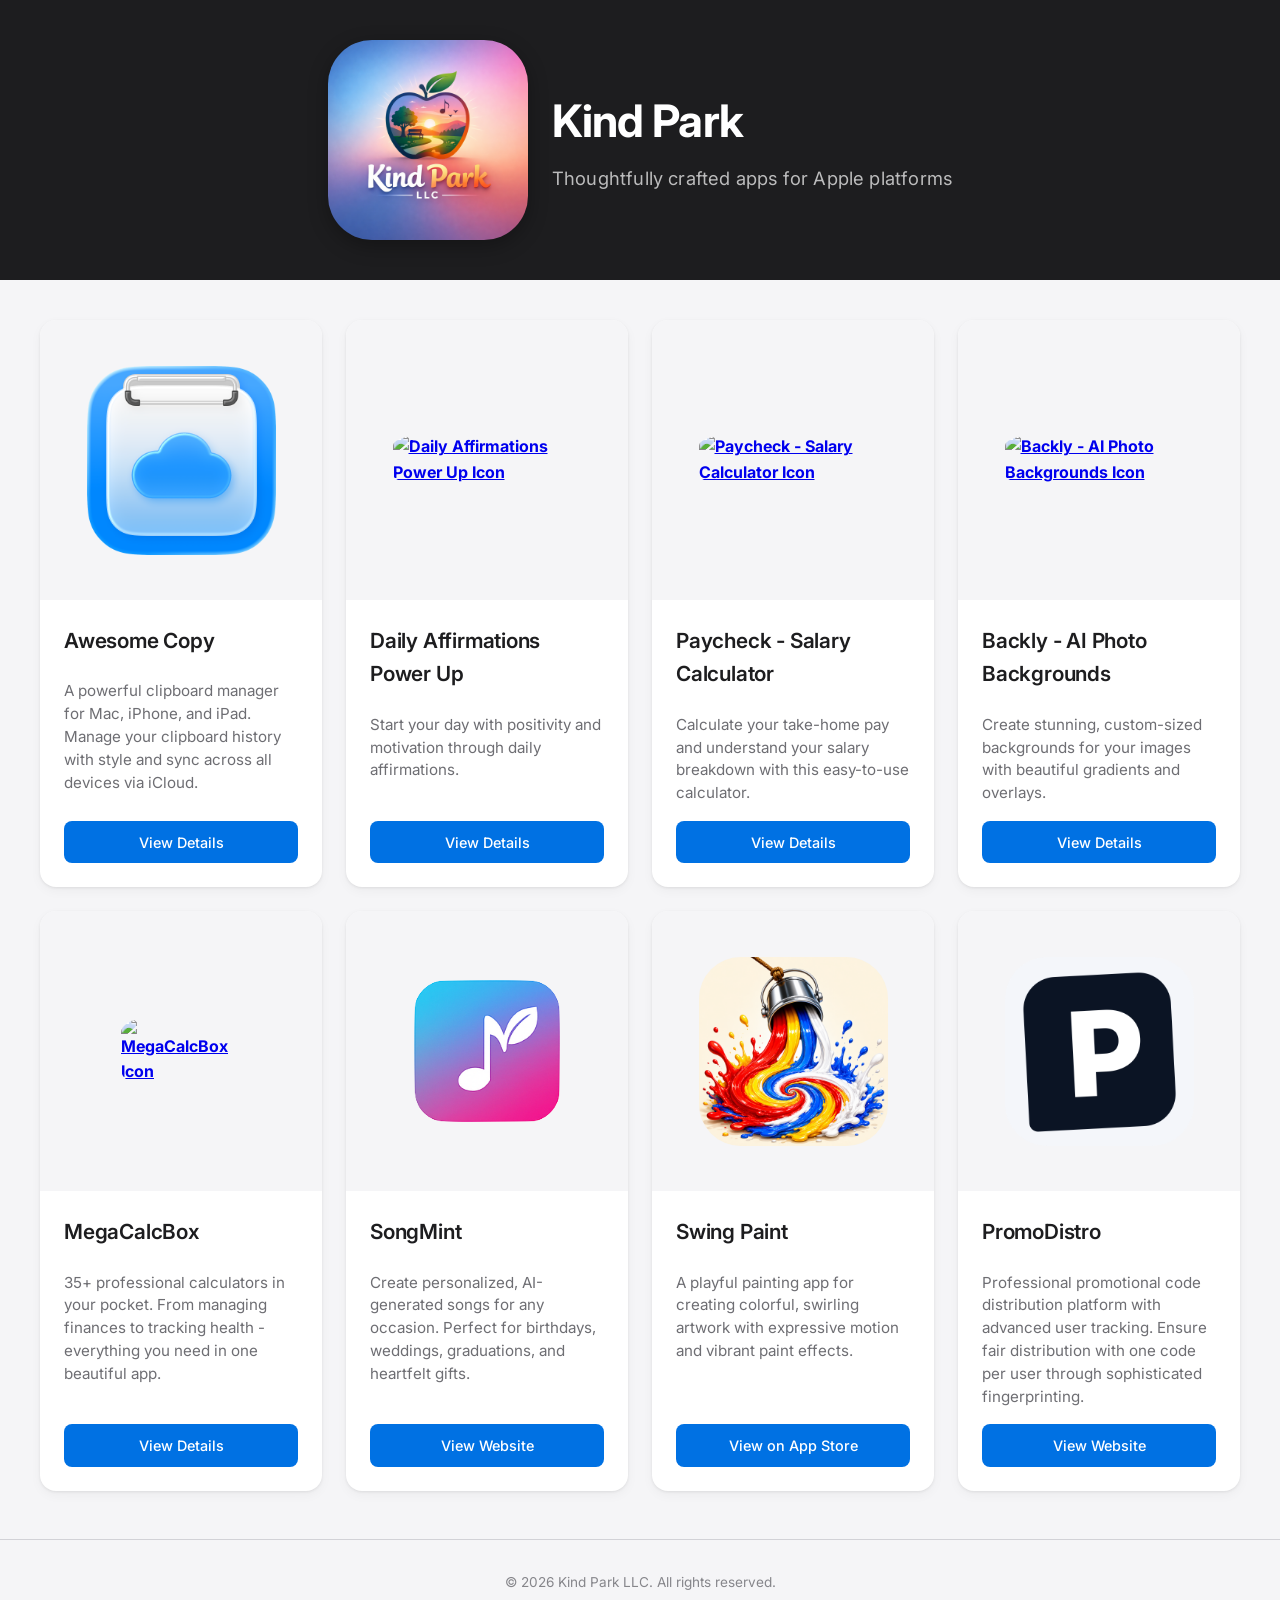
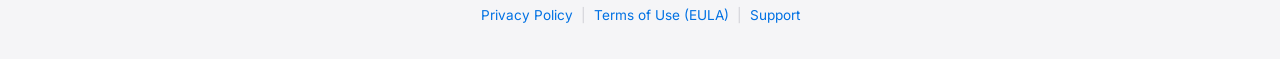
==== commit 14c36baa: "Restore basic Kind Park portfolio page" ====
--- a/index.html
+++ b/index.html
@@ -1,223 +1,148 @@
-<!doctype html>
+<!DOCTYPE html>
 <html lang="en">
 <head>
-    <meta charset="utf-8">
-    <meta name="viewport" content="width=device-width, initial-scale=1">
-    <meta name="theme-color" content="#f5f7f1">
-    <title>Kind Park Studio — Apple platform software development</title>
-    <meta name="description" content="Kind Park Studio designs and builds thoughtful software for Mac, iPhone, and iPad. Independent Apple platform development, from early idea through release.">
-    <meta property="og:title" content="Kind Park Studio — Apple platform software development">
-    <meta property="og:description" content="Thoughtful software for Mac, iPhone, and iPad, built from first idea through release.">
+    <meta charset="UTF-8">
+    <meta name="viewport" content="width=device-width, initial-scale=1.0">
+    <title>Kind Park LLC - App Studio</title>
+    <link rel="icon" type="image/png" href="images/kindParkLLC.png">
+    <meta property="og:title" content="Kind Park LLC">
+    <meta property="og:description" content="Thoughtfully crafted apps for Apple platforms.">
     <meta property="og:image" content="https://kindpark.app/images/kindParkLLC.png">
     <meta property="og:type" content="website">
-    <link rel="icon" type="image/png" href="images/kindParkLLC.png">
-    <link rel="stylesheet" href="studio.css">
+    <link rel="stylesheet" href="style.css">
+    <link rel="preconnect" href="https://fonts.googleapis.com">
+    <link rel="preconnect" href="https://fonts.gstatic.com" crossorigin>
+    <link href="https://fonts.googleapis.com/css2?family=Inter:wght@300;400;500;600;700&display=swap" rel="stylesheet">
 </head>
 <body>
-    <a class="skip-link" href="#main">Skip to content</a>
-
-    <header class="site-header">
-        <a class="brand" href="#top" aria-label="Kind Park Studio, home">
-            <span class="brand-mark" aria-hidden="true">
-                <svg viewBox="0 0 40 40" fill="none">
-                    <circle cx="29" cy="9" r="4" fill="currentColor" class="brand-sun" />
-                    <path d="M18 22v12M18 25c-5 0-8-3-8-7 0-3 2-5 5-5 1-4 7-5 10-2 4 0 6 3 6 6s-3 5-7 5" stroke="currentColor" stroke-width="2.5" stroke-linecap="round" stroke-linejoin="round" />
-                    <path d="M11 30h19M14 30v4m13-4v4M12 34h17" stroke="currentColor" stroke-width="2" stroke-linecap="round" />
-                </svg>
-            </span>
-            <span class="brand-name">kind park <span>studio</span></span>
-        </a>
-
-        <nav class="desktop-nav" aria-label="Main navigation">
-            <a href="#work">Selected work</a>
-            <a href="#services">Services</a>
-            <a class="nav-contact" href="#contact">Let’s talk</a>
-        </nav>
-
-        <details class="mobile-nav">
-            <summary>Menu</summary>
-            <nav aria-label="Mobile navigation">
-                <a href="#work">Selected work</a>
-                <a href="#services">Services</a>
-                <a href="#contact">Let’s talk</a>
-            </nav>
-        </details>
+    <header>
+        <div class="header-content">
+            <img src="images/kindParkLLC.png" alt="Kind Park LLC" class="header-logo">
+            <div class="header-text">
+                <h1>Kind Park</h1>
+                <p>Thoughtfully crafted apps for Apple platforms</p>
+            </div>
+        </div>
     </header>
 
-    <main id="main">
-        <section class="hero" id="top" aria-labelledby="hero-title">
-            <div class="hero-copy">
-                <p class="intro-line"><span class="intro-dot" aria-hidden="true"></span> Independent development for Apple platforms</p>
-                <h1 id="hero-title">Your idea,<br>at home on Apple.</h1>
-                <p class="hero-description">Kind Park Studio designs and builds useful, considered software for Mac, iPhone, and iPad—from the first product decisions through release.</p>
-                <div class="hero-actions">
-                    <a class="button button-primary" href="#contact">Tell me what you’re building</a>
-                    <a class="text-link" href="#work">See selected work</a>
+    <main>
+        <section class="app-grid">
+
+            <div class="app-card">
+                <div class="app-image-placeholder">
+                     <a href="https://awesomecopy.app">
+                         <img src="images/Awesome-Copy-icon.png" alt="Awesome Copy Icon" class="app-icon">
+                     </a>
                 </div>
-                <p class="platform-note">macOS <span>/</span> iOS <span>/</span> iPadOS</p>
+                <div class="app-info">
+                    <h3>Awesome Copy</h3>
+                    <p>A powerful clipboard manager for Mac, iPhone, and iPad. Manage your clipboard history with style and sync across all devices via iCloud.</p>
+                    <a href="https://awesomecopy.app" class="btn-view-app">View Details</a>
+                </div>
             </div>
 
-            <figure class="hero-work">
-                <div class="hero-window">
-                    <div class="window-bar" aria-hidden="true">
-                        <span></span><span></span><span></span>
-                        <p>Awesome Copy <span>·</span> macOS</p>
-                    </div>
-                    <img src="images/awesome-copy-laptop.png" alt="Awesome Copy running on a MacBook, showing its clipboard history grid" width="3220" height="2100" fetchpriority="high">
+            <div class="app-card">
+                <div class="app-image-placeholder">
+                     <a href="https://dailyaffirmationspowerup.com">
+                         <img src="images/Daily Affirmations Power Up.png" alt="Daily Affirmations Power Up Icon" class="app-icon">
+                     </a>
                 </div>
-                <img class="hero-phone" src="images/awesome-copy-iphone.png" alt="Awesome Copy on iPhone, with clipboard cards for text, images, and files" width="1290" height="2796" fetchpriority="high">
-                <figcaption><span>Made for the details.</span><span>Awesome Copy</span></figcaption>
-            </figure>
-        </section>
-
-        <section class="work-section page-section" id="work" aria-labelledby="work-title">
-            <div class="section-heading">
-                <div>
-                    <p class="section-kicker">Selected work</p>
-                    <h2 id="work-title">Useful ideas,<br>turned into real apps.</h2>
+                <div class="app-info">
+                    <h3>Daily Affirmations Power Up</h3>
+                    <p>Start your day with positivity and motivation through daily affirmations.</p>
+                    <a href="https://dailyaffirmationspowerup.com" class="btn-view-app">View Details</a>
                 </div>
-                <p class="section-intro">These independent products show the range of work behind Kind Park: native Mac utilities, creative tools, and practical apps for everyday life.</p>
             </div>
 
-            <article class="project project-featured">
-                <a class="project-image project-image-copy" href="AwesomeCopy/index.html" aria-label="Explore Awesome Copy">
-                    <img src="AwesomeCopy/images/drag%20with%20text.png" alt="Awesome Copy’s file drag-and-drop view on macOS" width="2560" height="1600" loading="lazy">
-                </a>
-                <div class="project-copy">
-                    <p class="project-platform">macOS · iOS</p>
-                    <h3>Awesome Copy</h3>
-                    <p>A clipboard manager built around a quick menu bar workflow, pinned items, and a visual Copy Stack for files.</p>
-                    <div class="project-links">
-                        <a class="text-link" href="AwesomeCopy/index.html">Explore the project</a>
-                        <a class="text-link" href="https://apps.apple.com/us/app/awesome-copy-clipboard-tool/id6745275375?mt=12" target="_blank" rel="noopener noreferrer">Mac App Store</a>
-                    </div>
+            <div class="app-card">
+                <div class="app-image-placeholder">
+                     <a href="PaycheckSalaryCalculator/index.html">
+                         <img src="images/paycheck-salary-icon.png" alt="Paycheck - Salary Calculator Icon" class="app-icon">
+                     </a>
                 </div>
-            </article>
-
-            <div class="project-grid">
-                <article class="project project-card project-backly">
-                    <a class="project-image" href="Backly/Backly_site.html" aria-label="Explore Backly">
-                        <img src="Backly/images/screenShots/ai.png" alt="Backly background designer with an image canvas and editing controls" width="2560" height="1600" loading="lazy">
-                    </a>
-                    <div class="project-copy">
-                        <p class="project-platform">macOS</p>
-                        <h3>Backly</h3>
-                        <p>A hands-on image composition tool for custom dimensions, gradients, layers, and background effects.</p>
-                        <a class="text-link" href="Backly/Backly_site.html">Explore the project</a>
-                    </div>
-                </article>
-
-                <article class="project project-card project-paycheck">
-                    <a class="project-image" href="PaycheckSalaryCalculator/index.html" aria-label="Explore Paycheck">
-                        <img src="PaycheckSalaryCalculator/images/panoramic.png" alt="Paycheck app screens for salary calculations, tax estimates, and earnings tracking" width="2178" height="926" loading="lazy">
-                    </a>
-                    <div class="project-copy">
-                        <p class="project-platform">iOS</p>
-                        <h3>Paycheck</h3>
-                        <p>A salary and earnings app that brings take-home estimates, tax breakdowns, and live tracking together.</p>
-                        <a class="text-link" href="PaycheckSalaryCalculator/index.html">Explore the project</a>
-                    </div>
-                </article>
+                <div class="app-info">
+                    <h3>Paycheck - Salary Calculator</h3>
+                    <p>Calculate your take-home pay and understand your salary breakdown with this easy-to-use calculator.</p>
+                    <a href="PaycheckSalaryCalculator/index.html" class="btn-view-app">View Details</a>
+                </div>
             </div>
 
-            <div class="more-work">
-                <div class="more-work-heading">
-                    <h3>More from the studio</h3>
-                    <p>Small focused products, each built around a clear job.</p>
+            <div class="app-card">
+                <div class="app-image-placeholder">
+                     <a href="Backly/Backly_site.html">
+                         <img src="images/Image-Background-Designer-Icon.png" alt="Backly - AI Photo Backgrounds Icon" class="app-icon">
+                     </a>
                 </div>
-                <div class="app-links">
-                    <a class="app-link" href="Pulse%20CPU/index.html">
-                        <img src="Pulse%20CPU/images/app-icon.png" alt="" width="56" height="56" loading="lazy">
-                        <span><strong>Pulse CPU</strong><small>A menu bar monitor for CPU, power, and Mac thermal state</small></span>
-                    </a>
-                    <a class="app-link" href="MegaCalcBox/index.html">
-                        <img src="MegaCalcBox/images/icon.png" alt="" width="56" height="56" loading="lazy">
-                        <span><strong>MegaCalcBox</strong><small>Calculators for everyday decisions</small></span>
-                    </a>
-                    <a class="app-link" href="DailyAffirmationsPowerUpSite/index.html">
-                        <img src="images/Daily Affirmations Power Up.png" alt="" width="56" height="56" loading="lazy">
-                        <span><strong>Daily Affirmations Power Up</strong><small>A thoughtful start to the day</small></span>
-                    </a>
-                    <a class="app-link" href="AwesomeCopyMobile/index.html">
-                        <img src="AwesomeCopyMobile/images/Awesome-Copy-icon.png" alt="" width="56" height="56" loading="lazy">
-                        <span><strong>Awesome Copy Mobile</strong><small>Clipboard tools for iPhone</small></span>
-                    </a>
-                    <a class="app-link" href="https://apps.apple.com/us/app/swing-paint/id6788578266" target="_blank" rel="noopener noreferrer">
-                        <img src="images/SwingPaint-icon.png" alt="" width="56" height="56" loading="lazy">
-                        <span><strong>Swing Paint</strong><small>Expressive, motion-led painting</small></span>
-                    </a>
+                <div class="app-info">
+                    <h3>Backly - AI Photo Backgrounds</h3>
+                    <p>Create stunning, custom-sized backgrounds for your images with beautiful gradients and overlays.</p>
+                    <a href="Backly/Backly_site.html" class="btn-view-app">View Details</a>
                 </div>
             </div>
-            <p class="work-note">These are Kind Park products, not client engagements. They’re a look at how I approach product design and development.</p>
-        </section>
 
-        <section class="services-section page-section" id="services" aria-labelledby="services-title">
-            <div class="services-heading">
-                <p class="section-kicker">Ways to work together</p>
-                <h2 id="services-title">One thoughtful partner,<br>from idea to update.</h2>
-                <p>I work directly with founders, small teams, and people with a useful idea to bring to life.</p>
+            <div class="app-card">
+                <div class="app-image-placeholder">
+                     <a href="MegaCalcBox/index.html">
+                         <img src="images/MegaCalcBox-icon.png" alt="MegaCalcBox Icon" class="app-icon">
+                     </a>
+                </div>
+                <div class="app-info">
+                    <h3>MegaCalcBox</h3>
+                    <p>35+ professional calculators in your pocket. From managing finances to tracking health - everything you need in one beautiful app.</p>
+                    <a href="MegaCalcBox/index.html" class="btn-view-app">View Details</a>
+                </div>
             </div>
-            <div class="service-list">
-                <article class="service-item">
-                    <span class="service-mark" aria-hidden="true">A</span>
-                    <div><h3>Product direction</h3><p>Shape the idea, choose a sensible first release, and map the experience before development begins.</p></div>
-                </article>
-                <article class="service-item">
-                    <span class="service-mark" aria-hidden="true">B</span>
-                    <div><h3>Native app development</h3><p>Build in Swift and SwiftUI, using native macOS capabilities and Apple platform patterns across Mac, iPhone, and iPad.</p></div>
-                </article>
-                <article class="service-item">
-                    <span class="service-mark" aria-hidden="true">C</span>
-                    <div><h3>Release and ongoing care</h3><p>Prepare for launch, improve what’s already in market, and keep the product moving forward.</p></div>
-                </article>
+
+            <div class="app-card">
+                <div class="app-image-placeholder">
+                     <a href="https://songmint.app" target="_blank">
+                         <img src="images/SongMint-icon.png" alt="SongMint Icon" class="app-icon">
+                     </a>
+                </div>
+                <div class="app-info">
+                    <h3>SongMint</h3>
+                    <p>Create personalized, AI-generated songs for any occasion. Perfect for birthdays, weddings, graduations, and heartfelt gifts.</p>
+                    <a href="https://songmint.app" target="_blank" class="btn-view-app">View Website</a>
+                </div>
             </div>
-        </section>
 
-        <section class="about-section page-section" aria-labelledby="about-title">
-            <div class="about-mark" aria-hidden="true">
-                <svg viewBox="0 0 100 100" fill="none">
-                    <circle cx="73" cy="23" r="10" />
-                    <path d="M43 63V88M43 68c-13 0-21-8-21-19 0-8 6-14 14-14 3-11 18-15 27-6 10 0 16 7 16 16s-7 15-19 15M22 79h54M30 79v10m38-10v10M26 89h46" />
-                </svg>
+            <div class="app-card">
+                <div class="app-image-placeholder">
+                     <a href="https://apps.apple.com/us/app/swing-paint/id6788578266" target="_blank">
+                         <img src="images/SwingPaint-icon.png" alt="Swing Paint Icon" class="app-icon">
+                     </a>
+                </div>
+                <div class="app-info">
+                    <h3>Swing Paint</h3>
+                    <p>A playful painting app for creating colorful, swirling artwork with expressive motion and vibrant paint effects.</p>
+                    <a href="https://apps.apple.com/us/app/swing-paint/id6788578266" target="_blank" class="btn-view-app">View on App Store</a>
+                </div>
             </div>
-            <div class="about-copy">
-                <p class="section-kicker">Independent by design</p>
-                <h2 id="about-title">You work directly with the person building your app.</h2>
-                <p>Kind Park Studio is an independent Apple software practice. I build in Swift and SwiftUI, using AppKit when a Mac app needs deeper platform integration. Product thinking, interface decisions, and engineering stay close together from the first conversation.</p>
+
+            <div class="app-card">
+                <div class="app-image-placeholder">
+                     <a href="https://promodistro.link" target="_blank">
+                         <img src="images/PromoDistro-icon.png" alt="PromoDistro Icon" class="app-icon">
+                     </a>
+                </div>
+                <div class="app-info">
+                    <h3>PromoDistro</h3>
+                    <p>Professional promotional code distribution platform with advanced user tracking. Ensure fair distribution with one code per user through sophisticated fingerprinting.</p>
+                    <a href="https://promodistro.link" target="_blank" class="btn-view-app">View Website</a>
+                </div>
             </div>
-        </section>
 
-        <section class="contact-section" id="contact" aria-labelledby="contact-title">
-            <div>
-                <p class="section-kicker">Have a project in mind?</p>
-                <h2 id="contact-title">Let’s make something useful.</h2>
-                <p>Tell me what you’re working on and where you’d like a hand.</p>
-            </div>
-            <a class="button button-light" href="mailto:appspire@icloud.com?subject=Kind%20Park%20Studio%20project">Start a conversation <span aria-hidden="true">↗</span></a>
         </section>
     </main>
 
-    <footer class="site-footer">
-        <div class="footer-top">
-            <a class="brand footer-brand" href="#top" aria-label="Kind Park Studio, back to top">
-                <span class="brand-mark" aria-hidden="true">
-                    <svg viewBox="0 0 40 40" fill="none">
-                        <circle cx="29" cy="9" r="4" fill="currentColor" class="brand-sun" />
-                        <path d="M18 22v12M18 25c-5 0-8-3-8-7 0-3 2-5 5-5 1-4 7-5 10-2 4 0 6 3 6 6s-3 5-7 5" stroke="currentColor" stroke-width="2.5" stroke-linecap="round" stroke-linejoin="round" />
-                        <path d="M11 30h19M14 30v4m13-4v4M12 34h17" stroke="currentColor" stroke-width="2" stroke-linecap="round" />
-                    </svg>
-                </span>
-                <span class="brand-name">kind park <span>studio</span></span>
-            </a>
-            <p>Thoughtful software for Apple platforms.</p>
-        </div>
-        <div class="footer-bottom">
-            <p>© 2026 Kind Park LLC</p>
-            <div class="footer-links">
-                <a href="privacy.html">Privacy</a>
-                <a href="support.html">Support</a>
-                <a href="https://www.apple.com/legal/internet-services/itunes/dev/stdeula/" target="_blank" rel="noopener noreferrer">Terms of use</a>
-            </div>
+    <footer>
+        <p>&copy; 2026 Kind Park LLC. All rights reserved.</p>
+        <div class="footer-links">
+            <a href="privacy.html">Privacy Policy</a>
+            <span class="footer-divider">|</span>
+            <a href="https://www.apple.com/legal/internet-services/itunes/dev/stdeula/" target="_blank" rel="noopener noreferrer">Terms of Use (EULA)</a>
+            <span class="footer-divider">|</span>
+            <a href="support.html">Support</a>
         </div>
     </footer>
 </body>
--- a/style.css
+++ b/style.css
@@ -0,0 +1,326 @@
+/* General Styles */
+body {
+    font-family: 'Inter', -apple-system, BlinkMacSystemFont, 'Segoe UI', sans-serif;
+    margin: 0;
+    padding: 0;
+    background-color: #f5f5f7 !important;
+    color: #1d1d1f;
+    line-height: 1.6;
+    -webkit-font-smoothing: antialiased;
+}
+
+/* Header */
+header {
+    background-color: #1d1d1f;
+    color: white;
+    padding: 2.5rem 2rem;
+}
+
+.header-content {
+    display: flex;
+    align-items: center;
+    justify-content: center;
+    gap: 1.5rem;
+    max-width: 1200px;
+    margin: 0 auto;
+}
+
+.header-logo {
+    width: 200px;
+    height: 200px;
+    border-radius: 22%;
+    box-shadow: 0 6px 20px rgba(0, 0, 0, 0.3);
+    flex-shrink: 0;
+}
+
+.header-text {
+    text-align: left;
+}
+
+header h1 {
+    margin: 0 0 0.4rem 0;
+    font-weight: 700;
+    font-size: 2.8rem;
+    letter-spacing: -0.02em;
+}
+
+header p {
+    margin: 0;
+    font-weight: 400;
+    font-size: 1.15rem;
+    opacity: 0.7;
+    letter-spacing: 0.01em;
+}
+
+/* Main Content */
+main {
+    max-width: 1200px;
+    margin: 2.5rem auto;
+    padding: 0 1.5rem;
+}
+
+/* App Grid Section */
+.app-grid h2 {
+    text-align: center;
+    font-size: 2rem;
+    color: #1d1d1f;
+    margin-bottom: 2rem;
+}
+
+.app-grid {
+    display: grid;
+    grid-template-columns: repeat(auto-fit, minmax(280px, 1fr));
+    gap: 1.5rem;
+}
+
+/* App Card Styling */
+.app-card {
+    background-color: #ffffff !important;
+    border-radius: 16px;
+    box-shadow: 0 1px 3px rgba(0, 0, 0, 0.08), 0 4px 12px rgba(0, 0, 0, 0.04);
+    overflow: hidden;
+    transition: transform 0.3s ease, box-shadow 0.3s ease;
+    display: flex;
+    flex-direction: column;
+}
+
+.app-card:hover {
+    transform: translateY(-4px);
+    box-shadow: 0 4px 12px rgba(0, 0, 0, 0.1), 0 8px 24px rgba(0, 0, 0, 0.06);
+}
+
+.app-image-placeholder {
+    background-color: #f5f5f7;
+    height: 250px;
+    display: flex;
+    align-items: center;
+    justify-content: center;
+    color: #86868b;
+    font-weight: bold;
+    overflow: hidden;
+    position: relative;
+    padding: 15px;
+}
+
+/* Style the actual image inside the placeholder */
+.app-image-placeholder img.app-icon {
+    display: block !important;
+    width: auto !important;
+    height: auto !important;
+    max-width: 75% !important;
+    max-height: 75% !important;
+    margin: 0 auto !important;
+    object-fit: contain !important;
+    border-radius: 22% !important;
+}
+
+.app-info {
+    padding: 1.5rem;
+    flex-grow: 1;
+    display: flex;
+    flex-direction: column;
+}
+
+.app-info h3 {
+    margin-top: 0;
+    margin-bottom: 0.5rem;
+    font-size: 1.3rem;
+    font-weight: 600;
+    color: #1d1d1f;
+    letter-spacing: -0.01em;
+}
+
+.app-info p {
+    margin-bottom: 1rem;
+    flex-grow: 1;
+    color: #6e6e73;
+    font-size: 0.95rem;
+    line-height: 1.5;
+}
+
+.btn-view-app {
+    display: inline-block;
+    background-color: #0071e3;
+    color: white;
+    padding: 0.6rem 1.4rem;
+    border-radius: 8px;
+    text-decoration: none;
+    text-align: center;
+    font-weight: 500;
+    font-size: 0.9rem;
+    transition: background-color 0.2s ease;
+    margin-top: auto;
+}
+
+.btn-view-app:hover {
+    background-color: #0077ed;
+    text-decoration: none;
+}
+
+/* Footer */
+footer {
+    text-align: center;
+    padding: 2rem 1rem;
+    margin-top: 3rem;
+    font-size: 0.85rem;
+    color: #86868b;
+    border-top: 1px solid #d2d2d7;
+}
+
+footer p {
+    margin: 0 0 0.75rem 0;
+}
+
+.footer-links {
+    display: flex;
+    justify-content: center;
+    align-items: center;
+    gap: 0.5rem;
+}
+
+.footer-links a {
+    color: #0071e3;
+    text-decoration: none;
+    font-size: 0.85rem;
+}
+
+.footer-links a:hover {
+    text-decoration: underline;
+}
+
+.footer-divider {
+    color: #d2d2d7;
+}
+
+/* Carousel Styles for AwesomeCopy Mobile */
+.carousel-container {
+    text-align: center;
+    margin-bottom: 2rem;
+}
+
+.carousel-container h2 {
+    color: #1d1d1f;
+    margin-bottom: 1rem;
+}
+
+.carousel {
+    position: relative;
+    max-width: 300px;
+    margin: 0 auto;
+    background-color: #f5f5f7;
+    border-radius: 20px;
+    padding: 1rem;
+    box-shadow: 0 4px 12px rgba(0, 0, 0, 0.08);
+}
+
+.carousel-image {
+    width: 100%;
+    height: auto;
+    max-height: 600px;
+    object-fit: contain;
+    border-radius: 15px;
+    display: none;
+    box-shadow: 0 2px 8px rgba(0, 0, 0, 0.1);
+}
+
+.carousel-image.active {
+    display: block;
+}
+
+/* Features container styling */
+.features-container {
+    max-width: 600px;
+    margin: 2rem auto;
+}
+
+.features-container h2 {
+    color: #1d1d1f;
+    text-align: center;
+    margin-bottom: 1rem;
+}
+
+.features-list {
+    list-style: none;
+    padding: 0;
+}
+
+.features-list li {
+    background-color: #ffffff;
+    margin-bottom: 0.5rem;
+    padding: 1rem;
+    border-radius: 8px;
+    box-shadow: 0 2px 6px rgba(0, 0, 0, 0.05);
+    border-left: 4px solid #0071e3;
+}
+
+/* Carousel features section layout */
+#carousel-features {
+    display: grid;
+    grid-template-columns: 1fr 1fr;
+    gap: 3rem;
+    align-items: start;
+    margin-bottom: 3rem;
+}
+
+/* App Store button styling */
+.app-store-btn {
+    display: inline-block;
+    background-color: #000;
+    color: white;
+    padding: 1rem 2rem;
+    border-radius: 8px;
+    text-decoration: none;
+    font-weight: bold;
+    transition: background-color 0.3s ease;
+}
+
+.app-store-btn:hover {
+    background-color: #333;
+    text-decoration: none;
+}
+
+/* Back button styling */
+.back-btn {
+    color: #0071e3;
+    text-decoration: none;
+    font-weight: 500;
+    margin-left: 1rem;
+}
+
+.back-btn:hover {
+    text-decoration: underline;
+}
+
+/* Responsive Adjustments */
+@media (max-width: 600px) {
+    .header-content {
+        flex-direction: column;
+        text-align: center;
+    }
+    .header-text {
+        text-align: center;
+    }
+    .header-logo {
+        width: 110px;
+        height: 110px;
+    }
+    header h1 {
+        font-size: 2rem;
+    }
+    header p {
+        font-size: 1rem;
+    }
+    .app-grid {
+        grid-template-columns: 1fr;
+    }
+
+    /* Stack carousel and features on mobile */
+    #carousel-features {
+        grid-template-columns: 1fr;
+        gap: 2rem;
+    }
+
+    .carousel {
+        max-width: 250px;
+    }
+}
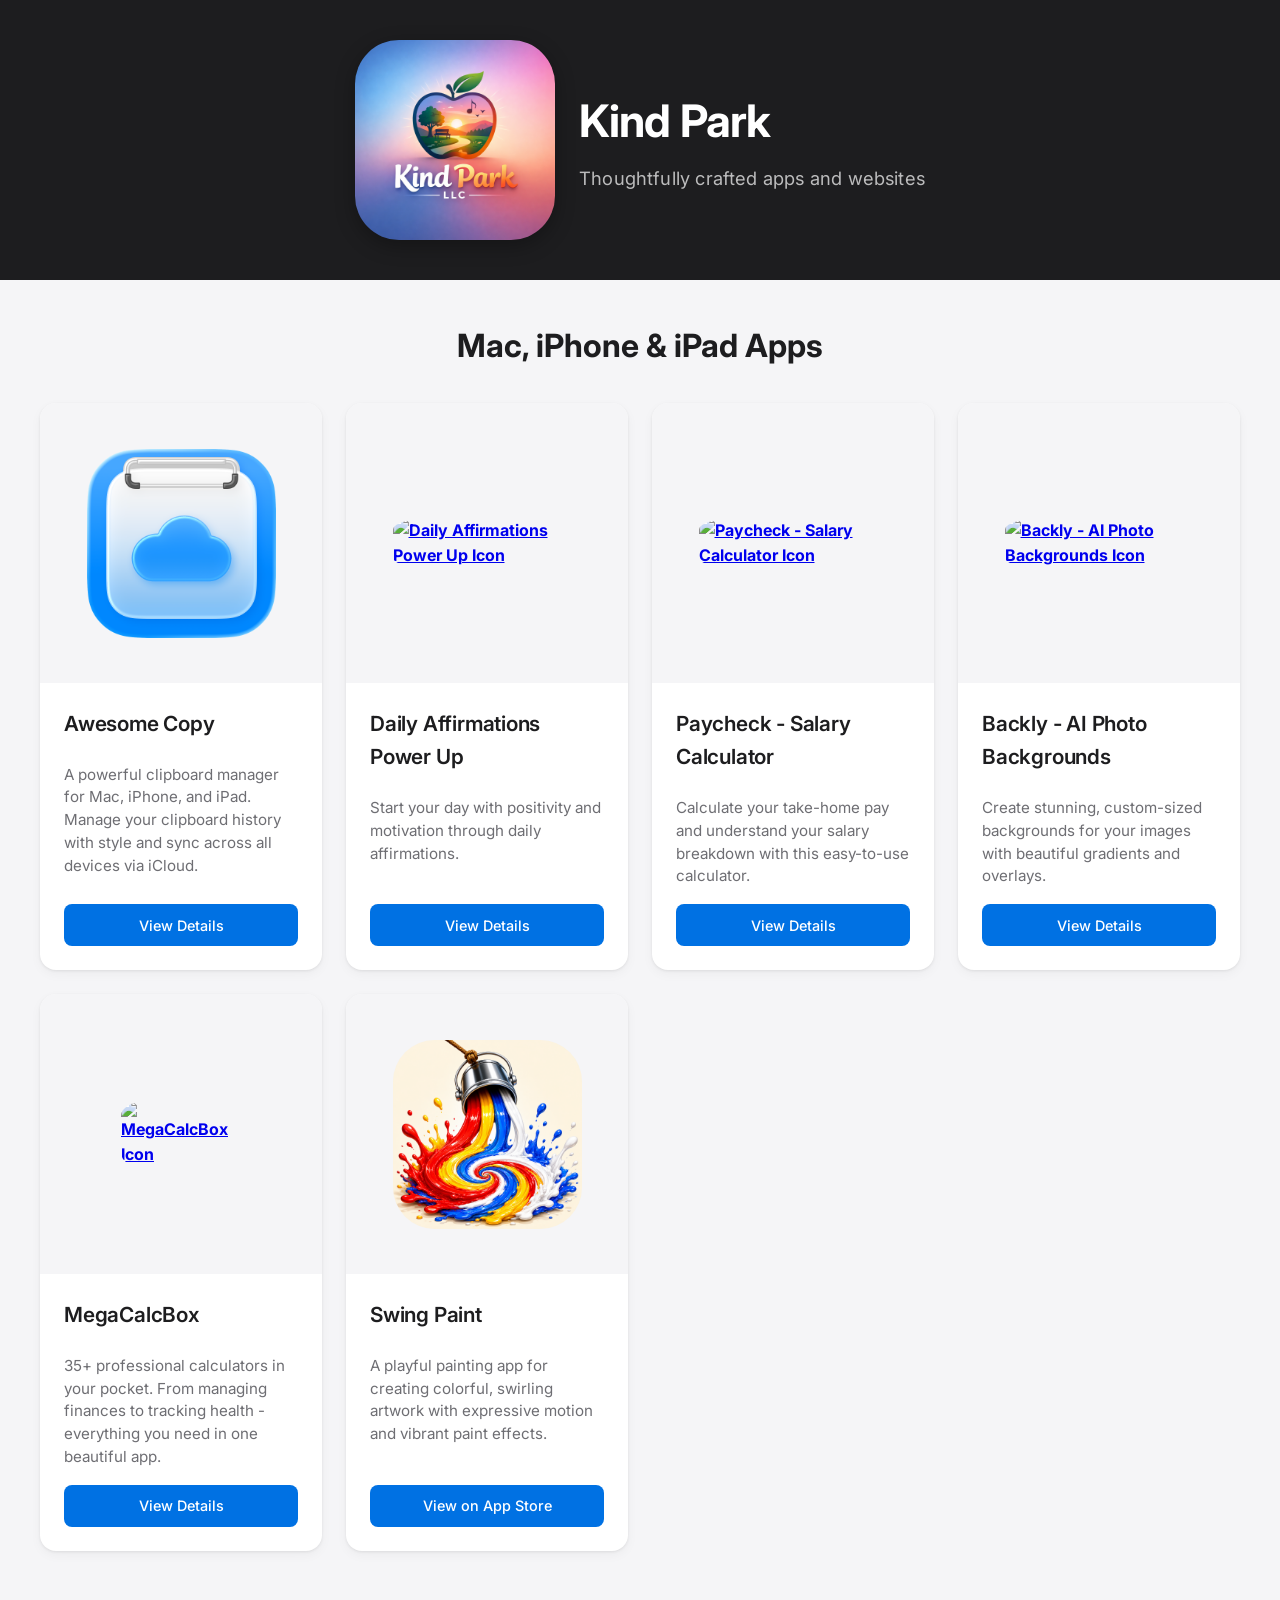
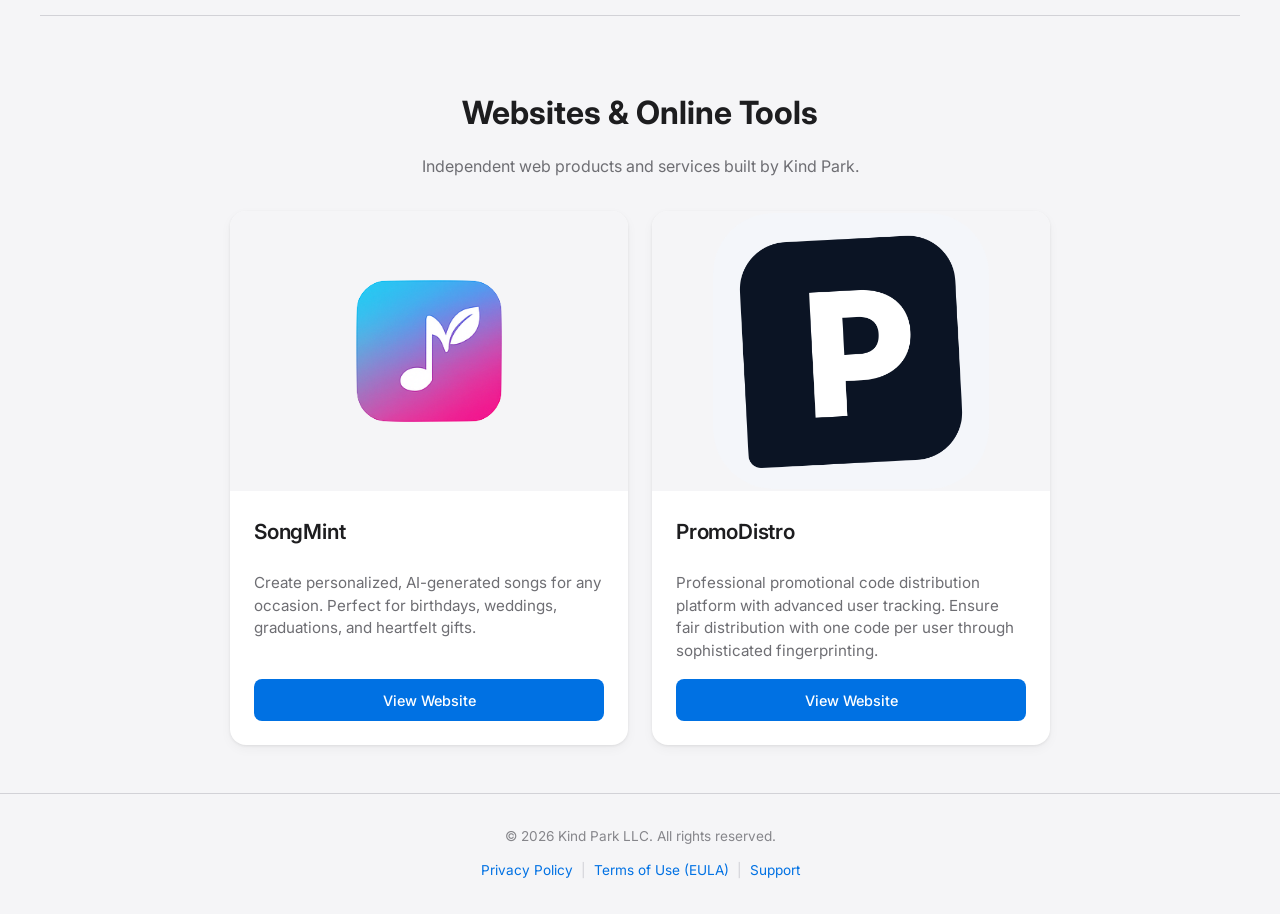
==== commit a06a300b: "Separate web projects from Apple apps" ====
--- a/index.html
+++ b/index.html
@@ -3,10 +3,10 @@
 <head>
     <meta charset="UTF-8">
     <meta name="viewport" content="width=device-width, initial-scale=1.0">
-    <title>Kind Park LLC - App Studio</title>
+    <title>Kind Park LLC - Software Studio</title>
     <link rel="icon" type="image/png" href="images/kindParkLLC.png">
     <meta property="og:title" content="Kind Park LLC">
-    <meta property="og:description" content="Thoughtfully crafted apps for Apple platforms.">
+    <meta property="og:description" content="Thoughtfully crafted apps and websites by Kind Park LLC.">
     <meta property="og:image" content="https://kindpark.app/images/kindParkLLC.png">
     <meta property="og:type" content="website">
     <link rel="stylesheet" href="style.css">
@@ -20,13 +20,15 @@
             <img src="images/kindParkLLC.png" alt="Kind Park LLC" class="header-logo">
             <div class="header-text">
                 <h1>Kind Park</h1>
-                <p>Thoughtfully crafted apps for Apple platforms</p>
+                <p>Thoughtfully crafted apps and websites</p>
             </div>
         </div>
     </header>
 
     <main>
-        <section class="app-grid">
+        <section class="portfolio-section" aria-labelledby="apps-title">
+            <h2 id="apps-title">Mac, iPhone &amp; iPad Apps</h2>
+            <div class="app-grid">
 
             <div class="app-card">
                 <div class="app-image-placeholder">
@@ -95,6 +97,26 @@
 
             <div class="app-card">
                 <div class="app-image-placeholder">
+                     <a href="https://apps.apple.com/us/app/swing-paint/id6788578266" target="_blank" rel="noopener noreferrer">
+                         <img src="images/SwingPaint-icon.png" alt="Swing Paint Icon" class="app-icon">
+                     </a>
+                </div>
+                <div class="app-info">
+                    <h3>Swing Paint</h3>
+                    <p>A playful painting app for creating colorful, swirling artwork with expressive motion and vibrant paint effects.</p>
+                    <a href="https://apps.apple.com/us/app/swing-paint/id6788578266" target="_blank" rel="noopener noreferrer" class="btn-view-app">View on App Store</a>
+                </div>
+            </div>
+            </div>
+        </section>
+
+        <section class="portfolio-section website-section" aria-labelledby="websites-title">
+            <h2 id="websites-title">Websites &amp; Online Tools</h2>
+            <p class="website-description">Independent web products and services built by Kind Park.</p>
+            <div class="app-grid">
+
+            <div class="app-card">
+                <div class="app-image-placeholder">
                      <a href="https://songmint.app" target="_blank">
                          <img src="images/SongMint-icon.png" alt="SongMint Icon" class="app-icon">
                      </a>
@@ -103,19 +125,6 @@
                     <h3>SongMint</h3>
                     <p>Create personalized, AI-generated songs for any occasion. Perfect for birthdays, weddings, graduations, and heartfelt gifts.</p>
                     <a href="https://songmint.app" target="_blank" class="btn-view-app">View Website</a>
-                </div>
-            </div>
-
-            <div class="app-card">
-                <div class="app-image-placeholder">
-                     <a href="https://apps.apple.com/us/app/swing-paint/id6788578266" target="_blank">
-                         <img src="images/SwingPaint-icon.png" alt="Swing Paint Icon" class="app-icon">
-                     </a>
-                </div>
-                <div class="app-info">
-                    <h3>Swing Paint</h3>
-                    <p>A playful painting app for creating colorful, swirling artwork with expressive motion and vibrant paint effects.</p>
-                    <a href="https://apps.apple.com/us/app/swing-paint/id6788578266" target="_blank" class="btn-view-app">View on App Store</a>
                 </div>
             </div>
 
@@ -132,6 +141,7 @@
                 </div>
             </div>
 
+            </div>
         </section>
     </main>
 
--- a/style.css
+++ b/style.css
@@ -60,11 +60,29 @@
 }
 
 /* App Grid Section */
-.app-grid h2 {
+.portfolio-section > h2 {
     text-align: center;
     font-size: 2rem;
     color: #1d1d1f;
     margin-bottom: 2rem;
+}
+
+.portfolio-section + .portfolio-section {
+    margin-top: 4rem;
+    padding-top: 2.75rem;
+    border-top: 1px solid #d2d2d7;
+}
+
+.website-description {
+    max-width: 680px;
+    margin: -1rem auto 2rem;
+    color: #6e6e73;
+    text-align: center;
+}
+
+.website-section .app-grid {
+    max-width: 820px;
+    margin: 0 auto;
 }
 
 .app-grid {
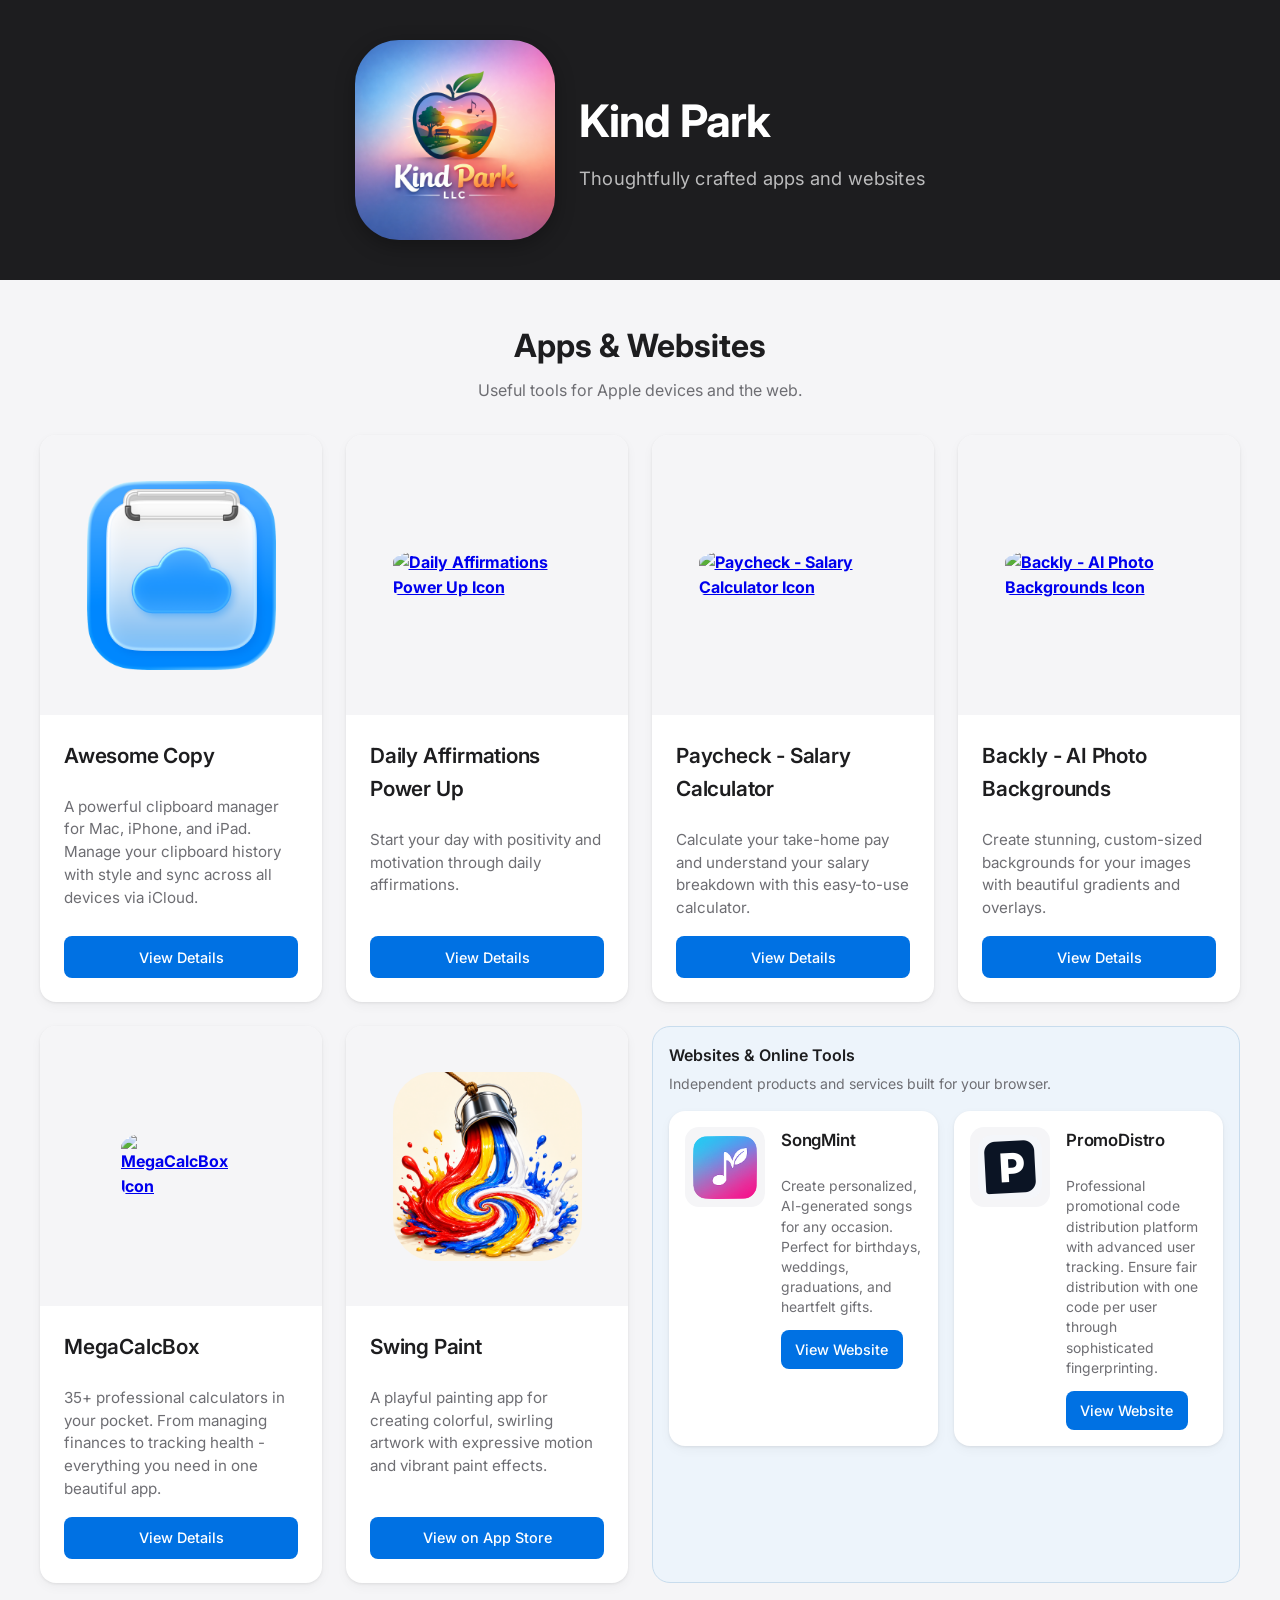
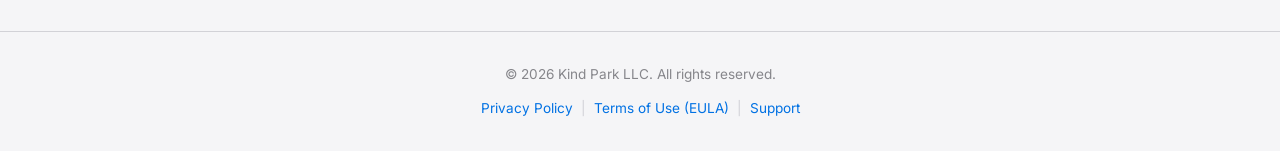
==== commit 0b756abc: "Keep web tools in unified portfolio grid" ====
--- a/index.html
+++ b/index.html
@@ -26,8 +26,9 @@
     </header>
 
     <main>
-        <section class="portfolio-section" aria-labelledby="apps-title">
-            <h2 id="apps-title">Mac, iPhone &amp; iPad Apps</h2>
+        <section class="portfolio-section" aria-labelledby="portfolio-title">
+            <h2 id="portfolio-title">Apps &amp; Websites</h2>
+            <p class="portfolio-description">Useful tools for Apple devices and the web.</p>
             <div class="app-grid">
 
             <div class="app-card">
@@ -107,40 +108,40 @@
                     <a href="https://apps.apple.com/us/app/swing-paint/id6788578266" target="_blank" rel="noopener noreferrer" class="btn-view-app">View on App Store</a>
                 </div>
             </div>
-            </div>
-        </section>
 
-        <section class="portfolio-section website-section" aria-labelledby="websites-title">
-            <h2 id="websites-title">Websites &amp; Online Tools</h2>
-            <p class="website-description">Independent web products and services built by Kind Park.</p>
-            <div class="app-grid">
+            <div class="website-group" aria-labelledby="websites-title">
+                <div class="website-group-heading">
+                    <h3 id="websites-title">Websites &amp; Online Tools</h3>
+                    <p>Independent products and services built for your browser.</p>
+                </div>
+                <div class="website-grid">
+                    <div class="app-card website-card">
+                        <div class="app-image-placeholder">
+                            <a href="https://songmint.app" target="_blank" rel="noopener noreferrer">
+                                <img src="images/SongMint-icon.png" alt="SongMint Icon" class="app-icon">
+                            </a>
+                        </div>
+                        <div class="app-info">
+                            <h3>SongMint</h3>
+                            <p>Create personalized, AI-generated songs for any occasion. Perfect for birthdays, weddings, graduations, and heartfelt gifts.</p>
+                            <a href="https://songmint.app" target="_blank" rel="noopener noreferrer" class="btn-view-app">View Website</a>
+                        </div>
+                    </div>
 
-            <div class="app-card">
-                <div class="app-image-placeholder">
-                     <a href="https://songmint.app" target="_blank">
-                         <img src="images/SongMint-icon.png" alt="SongMint Icon" class="app-icon">
-                     </a>
-                </div>
-                <div class="app-info">
-                    <h3>SongMint</h3>
-                    <p>Create personalized, AI-generated songs for any occasion. Perfect for birthdays, weddings, graduations, and heartfelt gifts.</p>
-                    <a href="https://songmint.app" target="_blank" class="btn-view-app">View Website</a>
+                    <div class="app-card website-card">
+                        <div class="app-image-placeholder">
+                            <a href="https://promodistro.link" target="_blank" rel="noopener noreferrer">
+                                <img src="images/PromoDistro-icon.png" alt="PromoDistro Icon" class="app-icon">
+                            </a>
+                        </div>
+                        <div class="app-info">
+                            <h3>PromoDistro</h3>
+                            <p>Professional promotional code distribution platform with advanced user tracking. Ensure fair distribution with one code per user through sophisticated fingerprinting.</p>
+                            <a href="https://promodistro.link" target="_blank" rel="noopener noreferrer" class="btn-view-app">View Website</a>
+                        </div>
+                    </div>
                 </div>
             </div>
-
-            <div class="app-card">
-                <div class="app-image-placeholder">
-                     <a href="https://promodistro.link" target="_blank">
-                         <img src="images/PromoDistro-icon.png" alt="PromoDistro Icon" class="app-icon">
-                     </a>
-                </div>
-                <div class="app-info">
-                    <h3>PromoDistro</h3>
-                    <p>Professional promotional code distribution platform with advanced user tracking. Ensure fair distribution with one code per user through sophisticated fingerprinting.</p>
-                    <a href="https://promodistro.link" target="_blank" class="btn-view-app">View Website</a>
-                </div>
-            </div>
-
             </div>
         </section>
     </main>
--- a/style.css
+++ b/style.css
@@ -64,31 +64,59 @@
     text-align: center;
     font-size: 2rem;
     color: #1d1d1f;
-    margin-bottom: 2rem;
-}
-
-.portfolio-section + .portfolio-section {
-    margin-top: 4rem;
-    padding-top: 2.75rem;
-    border-top: 1px solid #d2d2d7;
-}
-
-.website-description {
+    margin-bottom: 0.4rem;
+}
+
+.portfolio-description {
     max-width: 680px;
-    margin: -1rem auto 2rem;
+    margin: 0 auto 2rem;
     color: #6e6e73;
     text-align: center;
-}
-
-.website-section .app-grid {
-    max-width: 820px;
-    margin: 0 auto;
 }
 
 .app-grid {
     display: grid;
     grid-template-columns: repeat(auto-fit, minmax(280px, 1fr));
     gap: 1.5rem;
+}
+
+.website-group {
+    grid-column: span 2;
+    min-width: 0;
+    padding: 1rem;
+    display: flex;
+    flex-direction: column;
+    gap: 1rem;
+    border: 1px solid #c8dced;
+    border-radius: 18px;
+    background-color: #edf4fb;
+}
+
+.website-group-heading {
+    display: flex;
+    align-items: baseline;
+    justify-content: space-between;
+    flex-wrap: wrap;
+    gap: 0.25rem 1rem;
+}
+
+.website-group-heading h3 {
+    margin: 0;
+    color: #1d1d1f;
+    font-size: 1rem;
+    font-weight: 600;
+}
+
+.website-group-heading p {
+    margin: 0;
+    color: #6e6e73;
+    font-size: 0.88rem;
+}
+
+.website-grid {
+    display: grid;
+    grid-template-columns: repeat(2, minmax(0, 1fr));
+    gap: 1rem;
 }
 
 /* App Card Styling */
@@ -175,6 +203,46 @@
     text-decoration: none;
 }
 
+.website-card {
+    flex-direction: row;
+    align-items: flex-start;
+    gap: 1rem;
+    padding: 1rem;
+}
+
+.website-card .app-image-placeholder {
+    width: 64px;
+    height: 64px;
+    flex: 0 0 64px;
+    padding: 8px;
+    border-radius: 14px;
+}
+
+.website-card .app-image-placeholder img.app-icon {
+    max-width: 100% !important;
+    max-height: 100% !important;
+}
+
+.website-card .app-info {
+    min-width: 0;
+    padding: 0;
+}
+
+.website-card .app-info h3 {
+    font-size: 1.05rem;
+}
+
+.website-card .app-info p {
+    margin-bottom: 0.8rem;
+    font-size: 0.87rem;
+    line-height: 1.45;
+}
+
+.website-card .btn-view-app {
+    align-self: flex-start;
+    padding: 0.5rem 0.9rem;
+}
+
 /* Footer */
 footer {
     text-align: center;
@@ -310,6 +378,17 @@
 }
 
 /* Responsive Adjustments */
+@media (max-width: 680px) {
+    .app-grid,
+    .website-grid {
+        grid-template-columns: 1fr;
+    }
+
+    .website-group {
+        grid-column: 1 / -1;
+    }
+}
+
 @media (max-width: 600px) {
     .header-content {
         flex-direction: column;
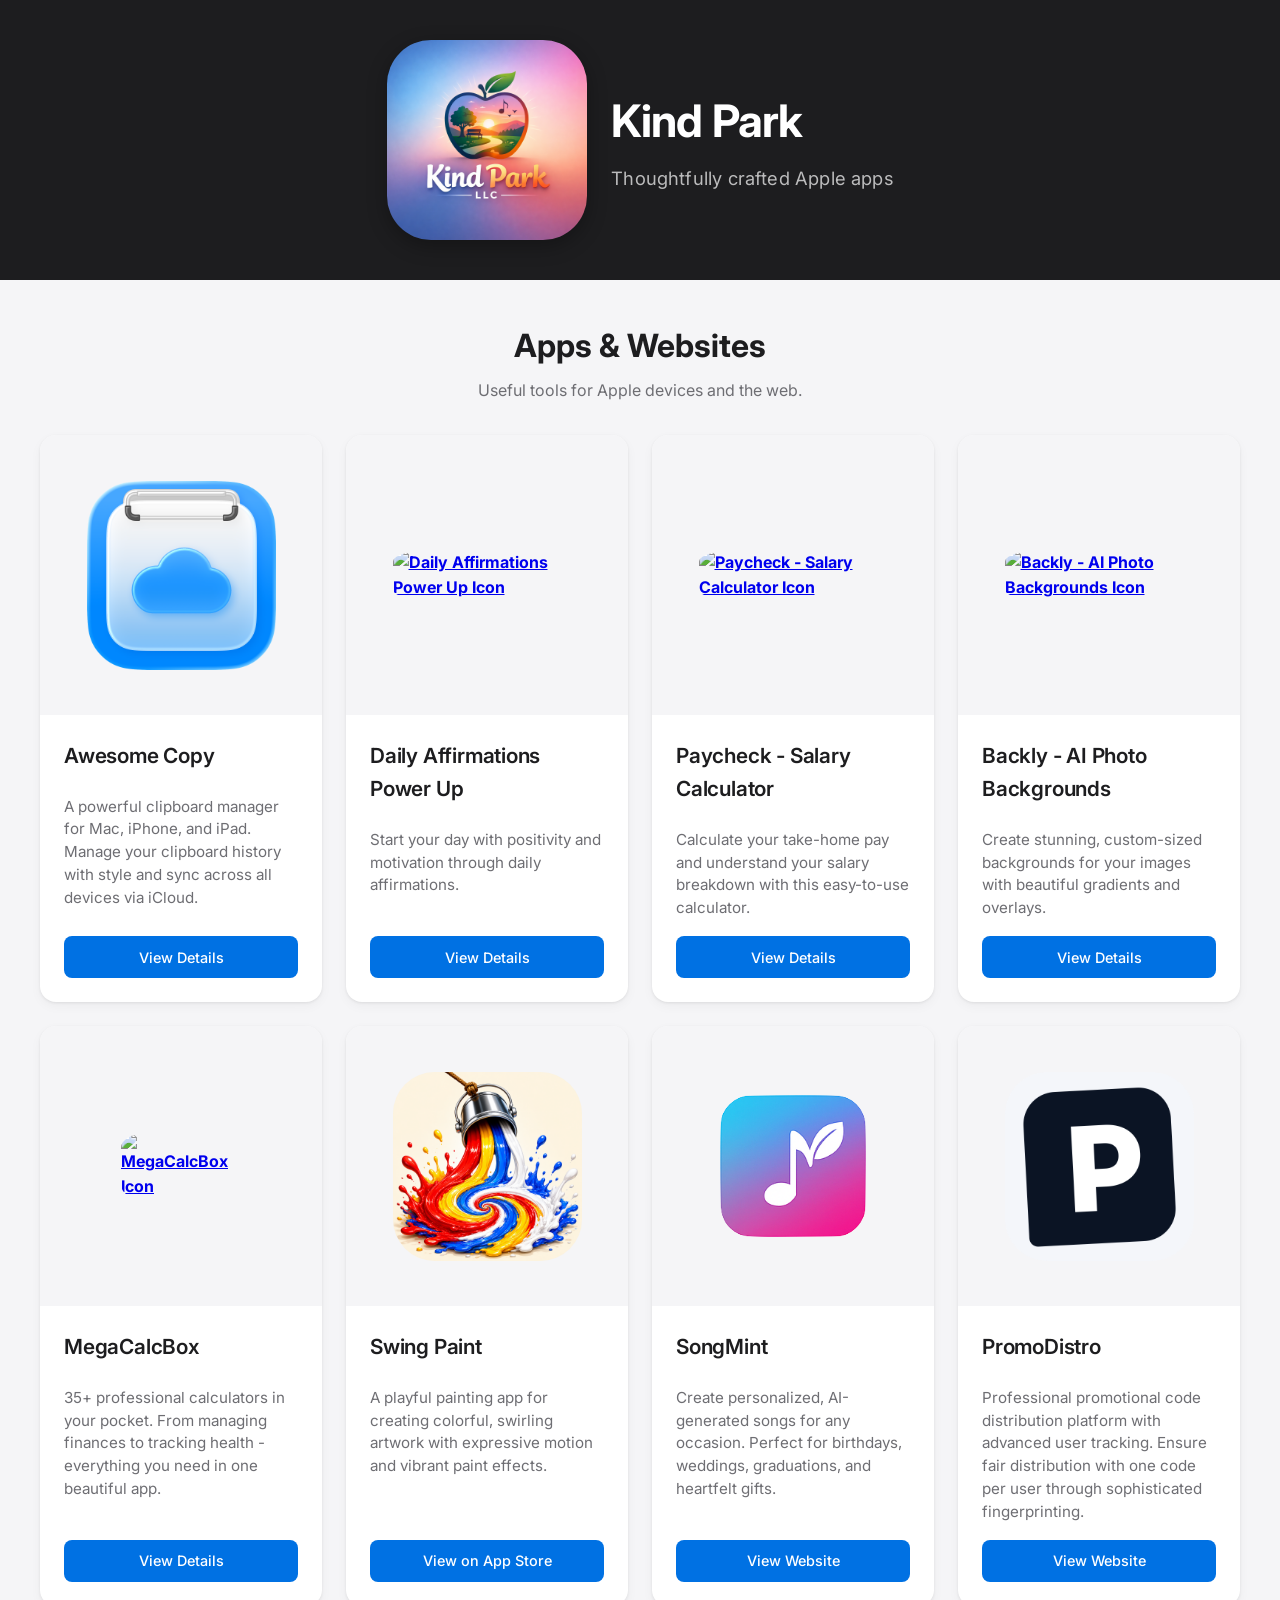
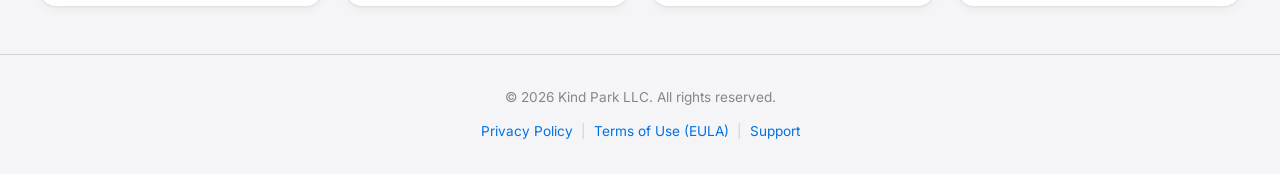
==== commit 8457ffd9: "Use regular cards for web products" ====
--- a/index.html
+++ b/index.html
@@ -20,7 +20,7 @@
             <img src="images/kindParkLLC.png" alt="Kind Park LLC" class="header-logo">
             <div class="header-text">
                 <h1>Kind Park</h1>
-                <p>Thoughtfully crafted apps and websites</p>
+                <p>Thoughtfully crafted Apple apps</p>
             </div>
         </div>
     </header>
@@ -109,37 +109,29 @@
                 </div>
             </div>
 
-            <div class="website-group" aria-labelledby="websites-title">
-                <div class="website-group-heading">
-                    <h3 id="websites-title">Websites &amp; Online Tools</h3>
-                    <p>Independent products and services built for your browser.</p>
+            <div class="app-card">
+                <div class="app-image-placeholder">
+                     <a href="https://songmint.app" target="_blank" rel="noopener noreferrer">
+                         <img src="images/SongMint-icon.png" alt="SongMint Icon" class="app-icon">
+                     </a>
                 </div>
-                <div class="website-grid">
-                    <div class="app-card website-card">
-                        <div class="app-image-placeholder">
-                            <a href="https://songmint.app" target="_blank" rel="noopener noreferrer">
-                                <img src="images/SongMint-icon.png" alt="SongMint Icon" class="app-icon">
-                            </a>
-                        </div>
-                        <div class="app-info">
-                            <h3>SongMint</h3>
-                            <p>Create personalized, AI-generated songs for any occasion. Perfect for birthdays, weddings, graduations, and heartfelt gifts.</p>
-                            <a href="https://songmint.app" target="_blank" rel="noopener noreferrer" class="btn-view-app">View Website</a>
-                        </div>
-                    </div>
+                <div class="app-info">
+                    <h3>SongMint</h3>
+                    <p>Create personalized, AI-generated songs for any occasion. Perfect for birthdays, weddings, graduations, and heartfelt gifts.</p>
+                    <a href="https://songmint.app" target="_blank" rel="noopener noreferrer" class="btn-view-app">View Website</a>
+                </div>
+            </div>
 
-                    <div class="app-card website-card">
-                        <div class="app-image-placeholder">
-                            <a href="https://promodistro.link" target="_blank" rel="noopener noreferrer">
-                                <img src="images/PromoDistro-icon.png" alt="PromoDistro Icon" class="app-icon">
-                            </a>
-                        </div>
-                        <div class="app-info">
-                            <h3>PromoDistro</h3>
-                            <p>Professional promotional code distribution platform with advanced user tracking. Ensure fair distribution with one code per user through sophisticated fingerprinting.</p>
-                            <a href="https://promodistro.link" target="_blank" rel="noopener noreferrer" class="btn-view-app">View Website</a>
-                        </div>
-                    </div>
+            <div class="app-card">
+                <div class="app-image-placeholder">
+                     <a href="https://promodistro.link" target="_blank" rel="noopener noreferrer">
+                         <img src="images/PromoDistro-icon.png" alt="PromoDistro Icon" class="app-icon">
+                     </a>
+                </div>
+                <div class="app-info">
+                    <h3>PromoDistro</h3>
+                    <p>Professional promotional code distribution platform with advanced user tracking. Ensure fair distribution with one code per user through sophisticated fingerprinting.</p>
+                    <a href="https://promodistro.link" target="_blank" rel="noopener noreferrer" class="btn-view-app">View Website</a>
                 </div>
             </div>
             </div>
--- a/style.css
+++ b/style.css
@@ -78,45 +78,6 @@
     display: grid;
     grid-template-columns: repeat(auto-fit, minmax(280px, 1fr));
     gap: 1.5rem;
-}
-
-.website-group {
-    grid-column: span 2;
-    min-width: 0;
-    padding: 1rem;
-    display: flex;
-    flex-direction: column;
-    gap: 1rem;
-    border: 1px solid #c8dced;
-    border-radius: 18px;
-    background-color: #edf4fb;
-}
-
-.website-group-heading {
-    display: flex;
-    align-items: baseline;
-    justify-content: space-between;
-    flex-wrap: wrap;
-    gap: 0.25rem 1rem;
-}
-
-.website-group-heading h3 {
-    margin: 0;
-    color: #1d1d1f;
-    font-size: 1rem;
-    font-weight: 600;
-}
-
-.website-group-heading p {
-    margin: 0;
-    color: #6e6e73;
-    font-size: 0.88rem;
-}
-
-.website-grid {
-    display: grid;
-    grid-template-columns: repeat(2, minmax(0, 1fr));
-    gap: 1rem;
 }
 
 /* App Card Styling */
@@ -203,46 +164,6 @@
     text-decoration: none;
 }
 
-.website-card {
-    flex-direction: row;
-    align-items: flex-start;
-    gap: 1rem;
-    padding: 1rem;
-}
-
-.website-card .app-image-placeholder {
-    width: 64px;
-    height: 64px;
-    flex: 0 0 64px;
-    padding: 8px;
-    border-radius: 14px;
-}
-
-.website-card .app-image-placeholder img.app-icon {
-    max-width: 100% !important;
-    max-height: 100% !important;
-}
-
-.website-card .app-info {
-    min-width: 0;
-    padding: 0;
-}
-
-.website-card .app-info h3 {
-    font-size: 1.05rem;
-}
-
-.website-card .app-info p {
-    margin-bottom: 0.8rem;
-    font-size: 0.87rem;
-    line-height: 1.45;
-}
-
-.website-card .btn-view-app {
-    align-self: flex-start;
-    padding: 0.5rem 0.9rem;
-}
-
 /* Footer */
 footer {
     text-align: center;
@@ -379,13 +300,8 @@
 
 /* Responsive Adjustments */
 @media (max-width: 680px) {
-    .app-grid,
-    .website-grid {
+    .app-grid {
         grid-template-columns: 1fr;
-    }
-
-    .website-group {
-        grid-column: 1 / -1;
     }
 }
 
